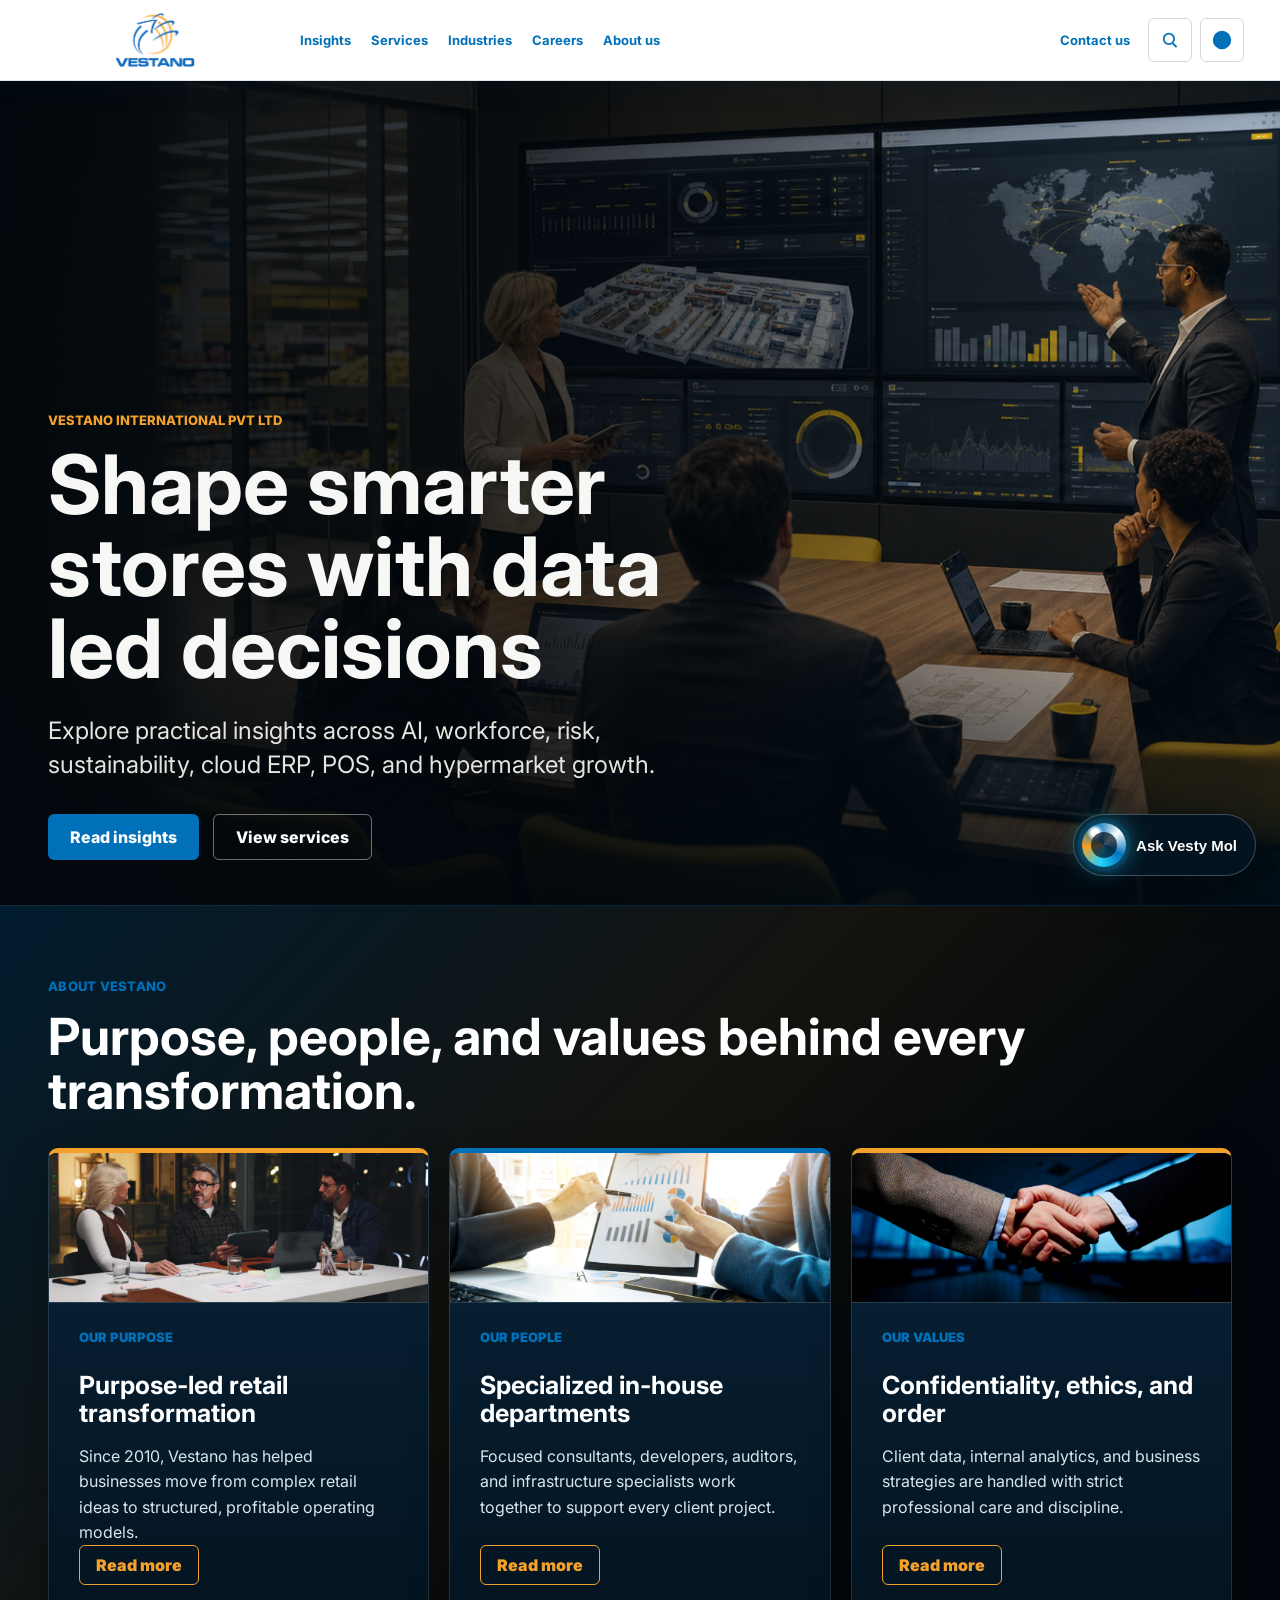
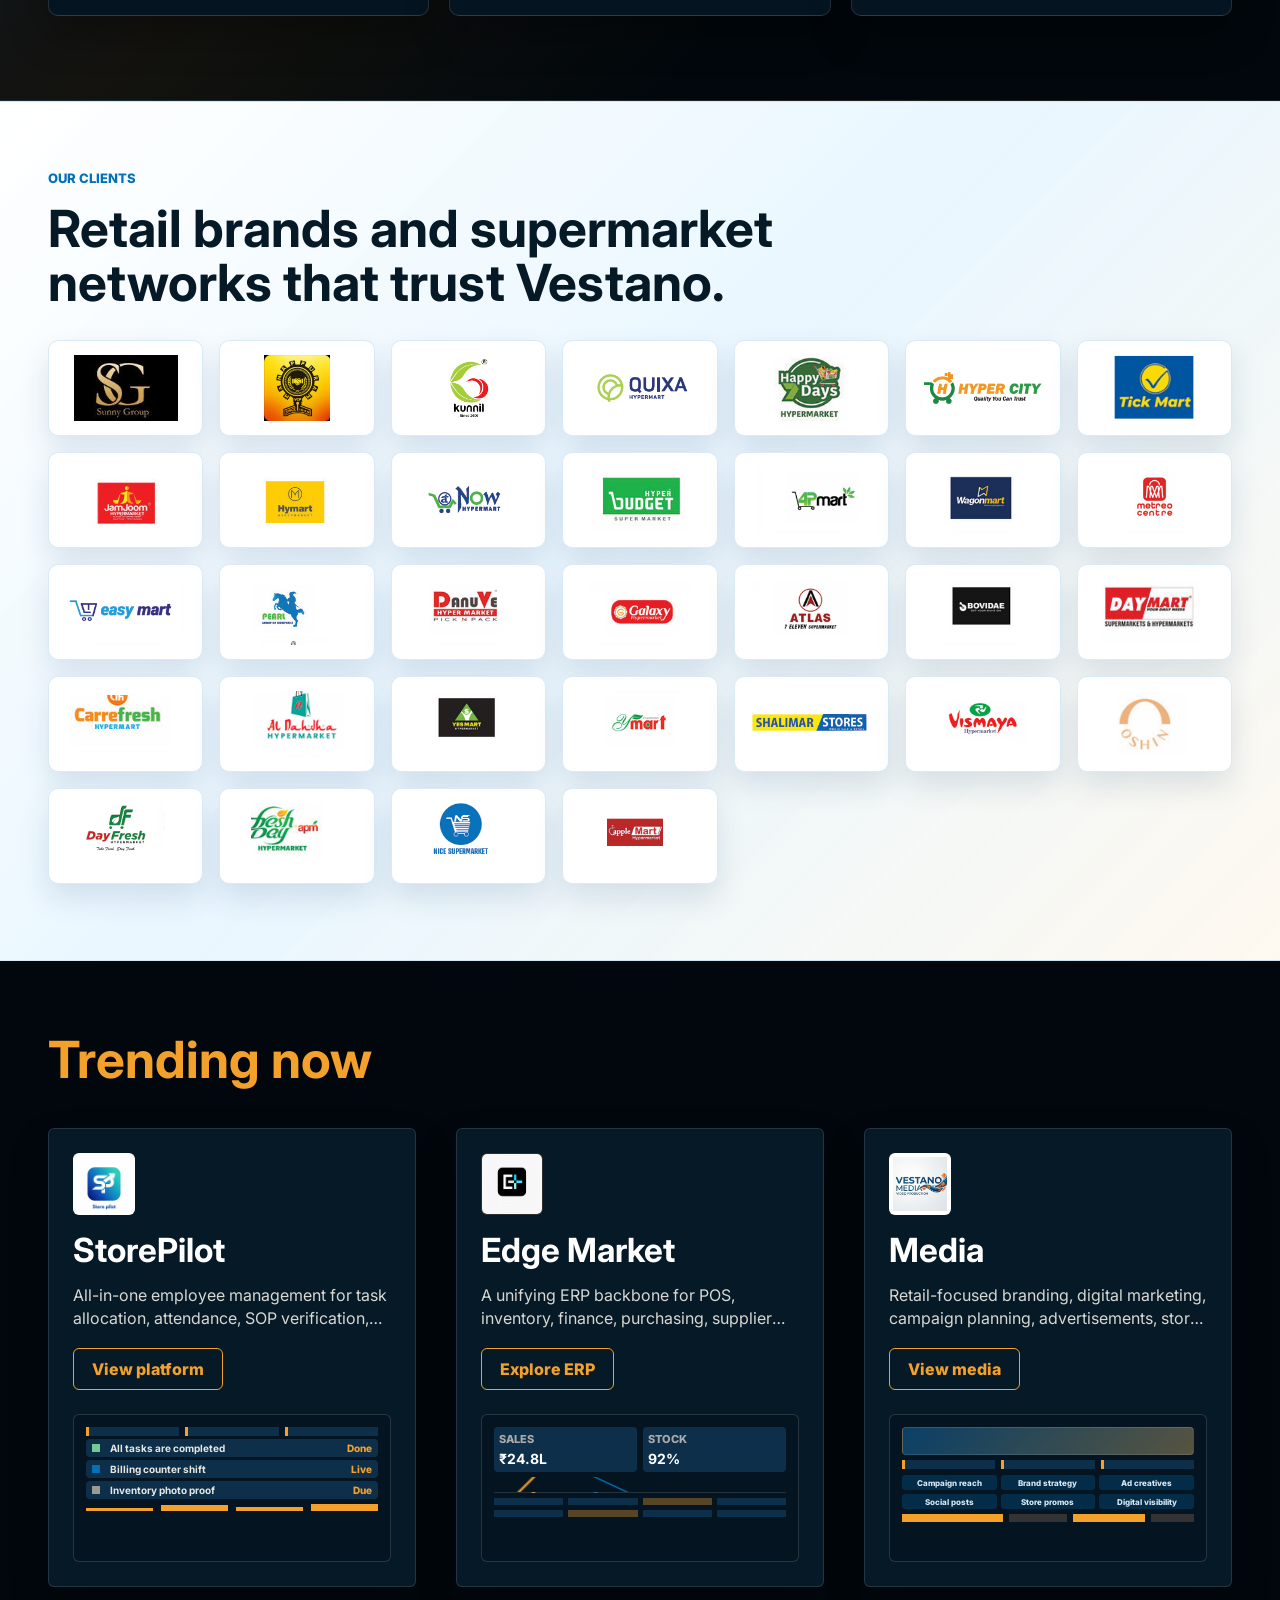
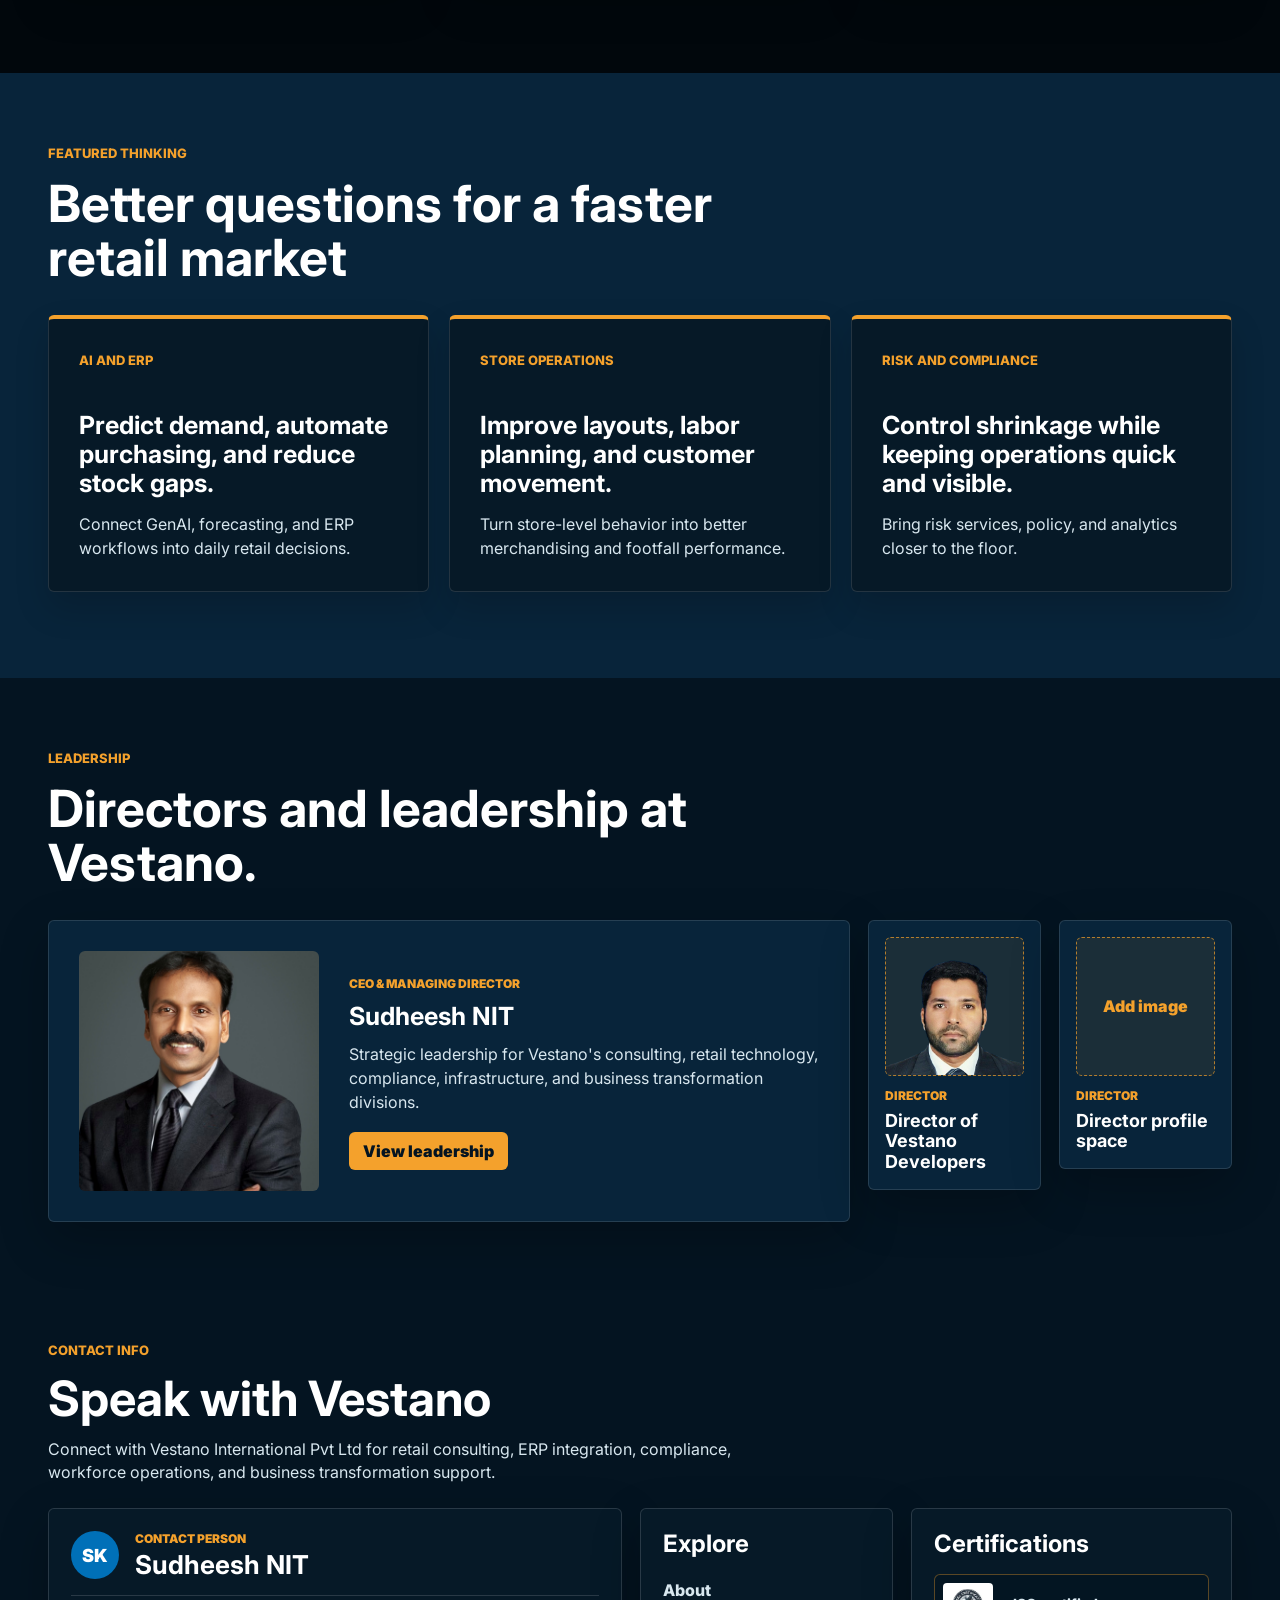
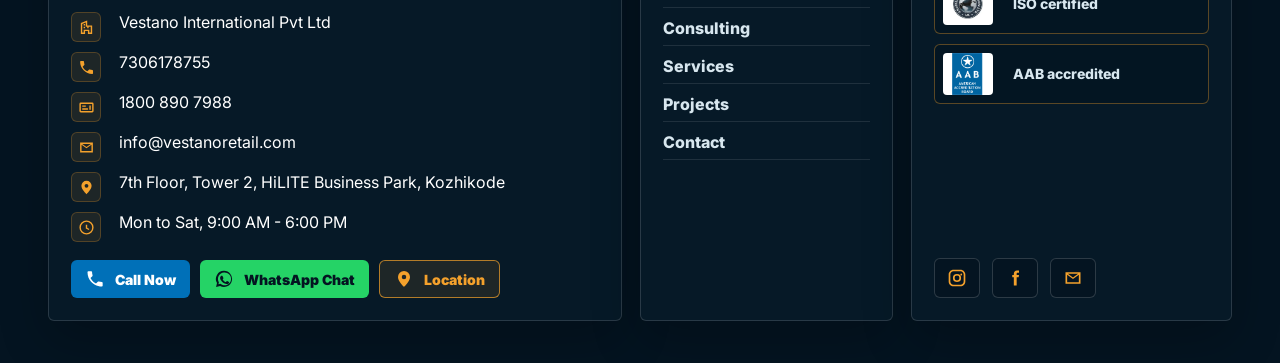
==== index.html @ 0d821a33 "Add files via upload" ====
<!DOCTYPE html>
<html lang="en">
  <head>
    <meta charset="UTF-8" />
    <meta name="viewport" content="width=device-width, initial-scale=1.0" />
    <title>Vestano International Pvt Ltd | Retail Consulting, ERP &amp; Store Operations</title>
    <!-- SEO metadata start -->
    <meta name="description" content="Vestano International Pvt Ltd provides retail consulting, Edge Market ERP, StorePilot workforce tools, compliance, auditing, and supermarket transformation services." />
    <meta name="robots" content="index, follow" />
    <meta name="author" content="Vestano International Pvt Ltd" />
    <link rel="canonical" href="https://www.vestanoretail.com/" />
    <meta property="og:site_name" content="Vestano International Pvt Ltd" />
    <meta property="og:title" content="Vestano International Pvt Ltd | Retail Consulting, ERP &amp; Store Operations" />
    <meta property="og:description" content="Vestano International Pvt Ltd provides retail consulting, Edge Market ERP, StorePilot workforce tools, compliance, auditing, and supermarket transformation services." />
    <meta property="og:type" content="website" />
    <meta property="og:url" content="https://www.vestanoretail.com/" />
    <meta property="og:image" content="https://www.vestanoretail.com/assets/images/vestano-logo.png" />
    <meta name="twitter:card" content="summary_large_image" />
    <meta name="twitter:title" content="Vestano International Pvt Ltd | Retail Consulting, ERP &amp; Store Operations" />
    <meta name="twitter:description" content="Vestano International Pvt Ltd provides retail consulting, Edge Market ERP, StorePilot workforce tools, compliance, auditing, and supermarket transformation services." />
    <meta name="twitter:image" content="https://www.vestanoretail.com/assets/images/vestano-logo.png" />
    <!-- SEO metadata end -->
    <link rel="preconnect" href="https://fonts.googleapis.com" />
    <link rel="preconnect" href="https://fonts.gstatic.com" crossorigin />
    <link
      href="https://fonts.googleapis.com/css2?family=Inter:wght@400;500;600;700;800&display=swap"
      rel="stylesheet"
    />
    <script type="application/ld+json">
      {
        "@context": "https://schema.org",
        "@type": "Organization",
        "name": "Vestano International Pvt Ltd",
        "url": "https://www.vestanoretail.com/",
        "logo": "https://www.vestanoretail.com/assets/images/vestano-logo.png",
        "email": "info@vestanoretail.com",
        "telephone": "+91 7306178755",
        "address": {
          "@type": "PostalAddress",
          "streetAddress": "7th Floor, Tower 2, HiLITE Business Park",
          "addressLocality": "Kozhikode",
          "addressRegion": "Kerala",
          "addressCountry": "IN"
        },
        "sameAs": [
          "https://www.instagram.com/vestanoretail_solutions?igsh=MWxlMm84bGVxMzhzcg==",
          "https://www.facebook.com/profile.php?id=61552550284085"
        ]
      }
    </script>
    <link rel="stylesheet" href="styles.css" />
  </head>
  <body>
    <header class="site-header">
      <div class="ey-strip"></div>
      <nav class="navbar" aria-label="Main navigation">
        <a class="brand" href="#" aria-label="Home">
          <img src="assets/images/vestano-logo.png" alt="Vestano International Pvt Ltd" />
        </a>

        <button class="menu-toggle" type="button" aria-label="Open menu" aria-expanded="false" aria-controls="primary-nav">
          <span></span>
          <span></span>
          <span></span>
        </button>

        <div class="nav-shell" id="primary-nav">
          <ul class="nav-links">
            <li class="has-mega">
              <button class="nav-button" type="button" aria-expanded="false" data-mega-target="insights-menu">
                Insights
              </button>
            </li>
            <li class="has-mega">
              <button class="nav-button" type="button" aria-expanded="false" data-mega-target="services-menu">
                Services
              </button>
            </li>
            <li class="has-mega">
              <button class="nav-button" type="button" aria-expanded="false" data-mega-target="industries-menu">
                Industries
              </button>
            </li>
            <li class="has-mega">
              <button class="nav-button" type="button" aria-expanded="false" data-mega-target="careers-menu">
                Careers
              </button>
            </li>
            <li class="has-mega">
              <button class="nav-button" type="button" aria-expanded="false" data-mega-target="about-menu">
                About us
              </button>
            </li>
          </ul>

          <div class="nav-actions">
            <a href="#contact">Contact us</a>
            <div class="site-search">
              <button class="icon-button search-toggle" type="button" aria-label="Search" aria-expanded="false" aria-controls="site-search-panel">
                <svg viewBox="0 0 24 24" aria-hidden="true">
                  <path d="M10.8 4.2a6.6 6.6 0 1 1 0 13.2 6.6 6.6 0 0 1 0-13.2Zm0 1.9a4.7 4.7 0 1 0 0 9.4 4.7 4.7 0 0 0 0-9.4Zm5.2 9 4 4-1.4 1.4-4-4 1.4-1.4Z" />
                </svg>
              </button>
              <div class="search-panel" id="site-search-panel">
                <label class="visually-hidden" for="site-search-input">Search Vestano</label>
                <input id="site-search-input" type="search" placeholder="Search services, insights, industries..." autocomplete="off" />
                <div class="search-results" role="listbox" aria-label="Search results"></div>
              </div>
            </div>
            <button class="icon-button" type="button" aria-label="Choose region">
              <svg viewBox="0 0 24 24" aria-hidden="true">
                <path d="M12 2a10 10 0 1 1 0 20 10 10 0 0 1 0-20Zm6.9 9h-3.2a15.8 15.8 0 0 0-1.1-5.1A8 8 0 0 1 18.9 11ZM12 4.1c.8 1.1 1.6 3.5 1.8 6.9h-3.6c.2-3.4 1-5.8 1.8-6.9ZM4.1 13h3.2c.2 2 .6 3.8 1.1 5.1A8 8 0 0 1 4.1 13Zm3.2-2H4.1a8 8 0 0 1 4.3-5.1A15.8 15.8 0 0 0 7.3 11ZM12 19.9c-.8-1.1-1.6-3.5-1.8-6.9h3.6c-.2 3.4-1 5.8-1.8 6.9Zm2.6-1.8c.5-1.3.9-3.1 1.1-5.1h3.2a8 8 0 0 1-4.3 5.1Z" />
              </svg>
            </button>
          </div>
        </div>
      </nav>

      <section class="mega-menu" id="insights-menu" aria-label="Insights menu">
        <div class="mega-grid">
          <div class="mega-intro">
            <p class="ey-kicker">Insights</p>
            <h2>Asking the better questions that unlock new answers to the fast-evolving retail world.</h2>
            <a class="explore-button" href="#insights-details">Explore</a>
          </div>

          <div class="mega-topics">
            <a href="insights/genai-erp.html">
              <span>AI and automation</span>
              GenAI, predictive analytics, and automated ERP trends
            </a>
            <a href="insights/retail-internships.html">
              <span>People and workforce</span>
              Retail management internships and training insights
            </a>
            <a href="insights/risk-compliance.html">
              <span>Risk and compliance</span>
              Risk services, compliance, and shrinkage control
            </a>
            <a href="insights/sustainable-retail.html">
              <span>Sustainability</span>
              Sustainable retail operations and supply chain efficiency
            </a>
            <a href="insights/cloud-pos.html">
              <span>Technology consulting</span>
              Technology consulting services: Cloud ERP and POS solutions
            </a>
            <a href="insights/transformation-realized.html">
              <span>Business transformation</span>
              Transformation Realized series: Managing Director-led business scaling
            </a>
          </div>

          <div class="mega-highlights">
            <p class="ey-kicker">Highlights</p>
            <article>
              <span>Case Study</span>
              <a href="#">How optimized store layout design impacts hypermarket footfall</a>
              <p>24 Apr 2026 | Vestano Retail Insights</p>
            </article>
            <article>
              <span>Article</span>
              <a href="#">How supermarkets are unlocking inventory efficiency through Edge Market ERP</a>
              <p>23 Apr 2026 | Tech Team</p>
            </article>
          </div>
        </div>
      </section>

      <section class="mega-menu" id="services-menu" aria-label="Services menu">
        <div class="mega-grid">
          <div class="mega-intro">
            <p class="ey-kicker">Services</p>
            <h2>Practical consulting, technology, compliance, and workforce solutions for modern retail operations.</h2>
            <a class="explore-button" href="#">Explore</a>
          </div>

          <div class="mega-topics service-topics">
            <a href="services/retail-supermarket-consulting.html">
              <span>Consulting</span>
              360° Retail &amp; Supermarket Consulting
            </a>
            <a href="services/edge-market-erp.html">
              <span>ERP integration</span>
              IT Solutions &amp; Edge Market ERP Integration
            </a>
            <a href="services/storepilot-workforce.html">
              <span>Workforce operations</span>
              StorePilot: Workforce Operations &amp; Task Management
            </a>
            <a href="services/auditing-tax-compliance.html">
              <span>Audit and compliance</span>
              Automated Auditing, Tax, &amp; Compliance Solutions
            </a>
            <a href="services/mis-analytics.html">
              <span>Analytics</span>
              MIS &amp; Business Diagnostic Analytics
            </a>
            <a href="services/supply-chain-vendor-management.html">
              <span>Supply chain</span>
              Supply Chain Sourcing &amp; Vendor Management
            </a>
            <a href="services/hr-compliance-training.html">
              <span>Training</span>
              HR Compliance &amp; Management Training Programs
            </a>
          </div>

          <div class="mega-highlights">
            <p class="ey-kicker">Spotlight</p>
            <article>
              <span>StorePilot</span>
              <a href="#">StorePilot - All-in-One Employee Management App</a>
            </article>
            <article>
              <span>Edge Market</span>
              <a href="#">Edge Market - A unifying ERP platform</a>
            </article>
            <article>
              <span>Transformation</span>
              <a href="#">Retail Technical Transformation</a>
            </article>
          </div>
        </div>
      </section>

      <section class="mega-menu" id="industries-menu" aria-label="Industries menu">
        <div class="mega-grid">
          <div class="mega-intro">
            <p class="ey-kicker">Industries</p>
            <h2>Focused operational, technology, compliance, and growth support across retail and enterprise sectors.</h2>
            <a class="explore-button" href="#">Explore</a>
          </div>

          <div class="mega-topics industry-topics">
            <a href="industries/hypermarkets-supermarkets-grocery.html">
              <span>Retail</span>
              Hypermarkets, Supermarkets &amp; Grocery Retail
            </a>
            <a href="industries/fmcg-consumer-goods.html">
              <span>Distribution</span>
              FMCG &amp; Consumer Goods Distribution
            </a>
            <a href="industries/consumer-electronics-appliances.html">
              <span>Consumer retail</span>
              Consumer Electronics &amp; Appliance Outlets
            </a>
            <a href="industries/engineering-real-estate-infrastructure.html">
              <span>Infrastructure</span>
              Engineering, Real Estate &amp; Infrastructure Construction
            </a>
            <a href="industries/import-export-operations.html">
              <span>International trade</span>
              International Trade: Import &amp; Export Operations
            </a>
            <a href="industries/technology-software-saas.html">
              <span>Technology</span>
              Technology, Software &amp; Enterprise SaaS Providers
            </a>
            <a href="industries/auditing-risk-compliance.html">
              <span>Assurance</span>
              Corporate Auditing, Risk Management &amp; Compliance
            </a>
          </div>

          <div class="mega-highlights">
            <p class="ey-kicker">Spotlight</p>
            <article>
              <span>Retail networks</span>
              <a href="#">Scaling supermarket and grocery operations</a>
            </article>
            <article>
              <span>Trade operations</span>
              <a href="#">Import, export, and vendor compliance readiness</a>
            </article>
            <article>
              <span>Enterprise systems</span>
              <a href="#">SaaS, ERP, and audit-ready business platforms</a>
            </article>
          </div>
        </div>
      </section>

      <section class="mega-menu" id="careers-menu" aria-label="Careers menu">
        <div class="mega-grid">
          <div class="mega-intro">
            <p class="ey-kicker">Careers</p>
            <h2>Build retail, technology, consulting, and operations careers with Vestano.</h2>
            <a class="explore-button" href="careers/how-to-join.html">Join us</a>
          </div>

          <div class="mega-topics career-topics">
            <a href="careers/internship-programs.html">
              <span>Internship programs</span>
              About Vestano Internship programs
            </a>
            <a href="careers/how-to-join.html">
              <span>Careers and opportunities</span>
              How to join us - Careers and opportunities
            </a>
            <a href="careers/job-search.html">
              <span>Open roles</span>
              Job search
            </a>
            <a href="careers/life-at-vestano.html">
              <span>Life at Vestano</span>
              What it's like to work here
            </a>
            <a href="careers/career-paths.html">
              <span>Career paths</span>
              What you can do here
            </a>
          </div>

          <div class="mega-highlights">
            <p class="ey-kicker">Opportunities</p>
            <article>
              <span>Internships</span>
              <a href="careers/internship-programs.html">Retail management, ERP, auditing, and operations training</a>
            </article>
            <article>
              <span>Growth</span>
              <a href="careers/life-at-vestano.html">Work with live retail transformation and business scaling projects</a>
            </article>
          </div>
        </div>
      </section>

      <section class="mega-menu" id="about-menu" aria-label="About us menu">
        <div class="mega-grid">
          <div class="mega-intro">
            <p class="ey-kicker">About us</p>
            <h2>At Vestano, our purpose is building a more efficient and profitable business world.</h2>
            <p>The insights and technology solutions we provide help create long-term value for retail chains, developers, and corporate ecosystems, establishing absolute trust in the regional and global market.</p>
            <a class="explore-button" href="#about-details">Explore</a>
          </div>

          <div class="mega-topics about-topics">
            <a href="#about-details"><span>Alliances</span>The Vestano partner ecosystem</a>
            <a href="#about-details"><span>Alumni</span>Alumni network and professional internship community</a>
            <a href="#contact"><span>Connect with us</span>Regional offices &amp; contact channels</a>
            <a href="#contact"><span>Our locations</span>Malappuram &amp; Kozhikode Corporate Hubs</a>
            <a href="#about-details"><span>Newsroom</span>Brand transformations &amp; press releases</a>
            <a href="leadership.html"><span>Leadership</span>Directors, founder, and executive profiles</a>
            <a href="#about-purpose"><span>Our purpose</span>Driven by unmatching expertise since 2010</a>
            <a href="#about-people"><span>Our people</span>A specialized department-driven collective</a>
            <a href="#about-values"><span>Our values</span>Confidentiality, ethics, and operational order</a>
          </div>

          <div class="mega-highlights">
            <p class="ey-kicker">Top news</p>
            <article>
              <span>Press release</span>
              <a href="#">Vestano International expands Modern Trade consultancy footprints across GCC regions</a>
              <p>22 May 2026 | Corporate Desk</p>
            </article>
            <article>
              <span>Press release</span>
              <a href="#">Edge Market ERP and StorePilot achieve ISO-backed performance standard milestones in retail tech compliance</a>
              <p>15 May 2026 | Vestano Tech Insights</p>
            </article>
          </div>
        </div>
      </section>
    </header>

    <main>
      <section class="hero">
        <div class="hero-media" aria-hidden="true"></div>
        <div class="hero-content">
          <p class="ey-kicker">Vestano International Pvt Ltd</p>
          <h1>Shape smarter stores with data led decisions</h1>
          <p>
            Explore practical insights across AI, workforce, risk, sustainability, cloud ERP, POS,
            and hypermarket growth.
          </p>
          <div class="hero-actions">
            <a class="primary-button" href="insights/genai-erp.html">Read insights</a>
            <a class="secondary-button" href="#">View services</a>
          </div>
        </div>
      </section>

      <section class="about-details" id="about-details">
        <div class="section-heading">
          <p class="ey-kicker">About Vestano</p>
          <h2>Purpose, people, and values behind every transformation.</h2>
        </div>
        <div class="about-grid">
          <article id="about-purpose">
            <a class="about-card-link" href="about/purpose.html" aria-label="Read more about Vestano purpose">
              <img class="about-purpose-image" src="assets/images/purpose-led-retail.jpg" alt="Business leaders discussing purpose-led retail transformation" />
            </a>
            <span>Our purpose</span>
            <h3>Purpose-led retail transformation</h3>
            <p>
              Since 2010, Vestano has helped businesses move from complex retail ideas to structured,
              profitable operating models.
            </p>
            <a class="read-more-link" href="about/purpose.html">Read more</a>
          </article>
          <article id="about-people">
            <a class="about-card-link" href="about/people.html" aria-label="Read more about Vestano people">
              <img class="about-people-image" src="assets/images/business-analytics-meeting.jpg" alt="Vestano in-house departments reviewing business analytics" />
            </a>
            <span>Our people</span>
            <h3>Specialized in-house departments</h3>
            <p>
              Focused consultants, developers, auditors, and infrastructure specialists work together
              to support every client project.
            </p>
            <a class="read-more-link" href="about/people.html">Read more</a>
          </article>
          <article id="about-values">
            <a class="about-card-link" href="about/values.html" aria-label="Read more about Vestano values">
              <img class="about-values-image" src="assets/images/trust-handshake.jpg" alt="Professional handshake representing confidentiality, ethics, and operational order" />
            </a>
            <span>Our values</span>
            <h3>Confidentiality, ethics, and order</h3>
            <p>
              Client data, internal analytics, and business strategies are handled with strict
              professional care and discipline.
            </p>
            <a class="read-more-link" href="about/values.html">Read more</a>
          </article>
        </div>
      </section>

      <section class="clients-band" id="clients">
        <div class="section-heading">
          <p class="ey-kicker">Our clients</p>
          <h2>Retail brands and supermarket networks that trust Vestano.</h2>
        </div>
        <div class="clients-grid" aria-label="Vestano client logos">
          <div class="client-logo"><img src="assets/images/clients/sunny-group-crop.png" alt="Sunny Group" /></div>
          <div class="client-logo"><img src="assets/images/clients/manapuram.jpg" alt="Manapuram" /></div>
          <div class="client-logo"><img src="assets/images/clients/kunnil.png" alt="Kunnil" /></div>
          <div class="client-logo"><img src="assets/images/clients/quixa.png" alt="Quixa Hypermart" /></div>
          <div class="client-logo"><img src="assets/images/clients/happy-days.png" alt="Happy Days Hypermarket" /></div>
          <div class="client-logo"><img src="assets/images/clients/hyper-city.png" alt="Hyper City" /></div>
          <div class="client-logo"><img src="assets/images/clients/tick-mart.png" alt="Tick Mart" /></div>
          <div class="client-logo"><img src="assets/images/clients/jamjoom.png" alt="Jamjoom Hypermarket" /></div>
          <div class="client-logo"><img src="assets/images/clients/hymart.png" alt="Hymart Hypermarket" /></div>
          <div class="client-logo"><img src="assets/images/clients/atnow.png" alt="At Now Hypermart" /></div>
          <div class="client-logo"><img src="assets/images/clients/budget.png" alt="Budget Super Market" /></div>
          <div class="client-logo"><img src="assets/images/clients/4pmart.png" alt="4P Mart" /></div>
          <div class="client-logo"><img src="assets/images/clients/wagonmart.png" alt="Wagonmart" /></div>
          <div class="client-logo"><img src="assets/images/clients/metreo-centre.png" alt="Metreo Centre" /></div>
          <div class="client-logo"><img src="assets/images/clients/easy-mart.png" alt="Easy Mart" /></div>
          <div class="client-logo"><img src="assets/images/clients/pearl.png" alt="Pearl Group of Companies" /></div>
          <div class="client-logo"><img src="assets/images/clients/danuve.png" alt="Danuve Hyper Market" /></div>
          <div class="client-logo"><img src="assets/images/clients/galaxy.png" alt="Galaxy Hypermarket" /></div>
          <div class="client-logo"><img src="assets/images/clients/atlas.png" alt="Atlas 7 Eleven Supermarket" /></div>
          <div class="client-logo"><img src="assets/images/clients/bovidae.png" alt="Bovidae" /></div>
          <div class="client-logo"><img src="assets/images/clients/daymart.png" alt="Daymart Supermarkets and Hypermarkets" /></div>
          <div class="client-logo"><img src="assets/images/clients/carrefresh.png" alt="Carrefresh Hypermart" /></div>
          <div class="client-logo"><img src="assets/images/clients/al-dahbia.png" alt="Al Dahbia Hypermarket" /></div>
          <div class="client-logo"><img src="assets/images/clients/yesmart.png" alt="Yesmart Hypermarket" /></div>
          <div class="client-logo"><img src="assets/images/clients/thuduvil-3mart.png" alt="Thuduvil 3 Mart" /></div>
          <div class="client-logo"><img src="assets/images/clients/shalimar-stores.png" alt="Shalimar Stores" /></div>
          <div class="client-logo"><img src="assets/images/clients/vismaya.png" alt="Vismaya Hypermarket" /></div>
          <div class="client-logo"><img src="assets/images/clients/oshira.png" alt="Oshira" /></div>
          <div class="client-logo"><img src="assets/images/clients/dayfresh.png" alt="Dayfresh Hypermarket" /></div>
          <div class="client-logo"><img src="assets/images/clients/fresh-day.png" alt="Fresh Day Hypermarket" /></div>
          <div class="client-logo"><img src="assets/images/clients/nice-supermarket.png" alt="Nice Supermarket" /></div>
          <div class="client-logo"><img src="assets/images/clients/apple-mart.png" alt="Apple Mart Hypermarket" /></div>
        </div>
      </section>

      <section class="trending-band" id="trending-now">
        <div class="section-heading">
          <h2>Trending now</h2>
        </div>

        <div class="trending-grid">
          <article class="trend-card">
            <div class="trend-copy">
              <div class="trend-logo storepilot-logo">
                <img src="assets/images/storepilot-logo.jpeg" alt="StorePilot logo" />
              </div>
              <h3>StorePilot</h3>
              <p>
                All-in-one employee management for task allocation, attendance, SOP verification,
                floor execution, and live manager visibility.
              </p>
              <a href="services/storepilot-workforce.html">View platform</a>
            </div>
            <div class="dashboard-preview workforce-dashboard" aria-label="StorePilot dashboard preview">
              <div class="dash-top">
                <span></span>
                <span></span>
                <span></span>
              </div>
              <div class="task-row complete"><span></span><strong>All tasks are completed</strong><em>Done</em></div>
              <div class="task-row active"><span></span><strong>Billing counter shift</strong><em>Live</em></div>
              <div class="task-row"><span></span><strong>Inventory photo proof</strong><em>Due</em></div>
              <div class="mini-bars">
                <span style="height: 44%"></span>
                <span style="height: 76%"></span>
                <span style="height: 58%"></span>
                <span style="height: 88%"></span>
              </div>
            </div>
          </article>

          <article class="trend-card">
            <div class="trend-copy">
              <div class="trend-logo edge-logo">
                <img src="assets/images/edge-market-logo.png" alt="Edge Market logo" />
              </div>
              <h3>Edge Market</h3>
              <p>
                A unifying ERP backbone for POS, inventory, finance, purchasing, supplier control,
                and multi-branch retail reporting.
              </p>
              <a href="services/edge-market-erp.html">Explore ERP</a>
            </div>
            <div class="dashboard-preview erp-dashboard" aria-label="Edge Market dashboard preview">
              <div class="metric-row">
                <div><span>Sales</span><strong>₹24.8L</strong></div>
                <div><span>Stock</span><strong>92%</strong></div>
              </div>
              <div class="chart-line"></div>
              <div class="inventory-grid">
                <span></span><span></span><span></span><span></span>
                <span></span><span></span><span></span><span></span>
              </div>
            </div>
          </article>

          <article class="trend-card">
            <div class="trend-copy">
              <div class="trend-logo media-logo">
                <img src="assets/images/vestano-media-logo.jpeg" alt="Vestano Media logo" />
              </div>
              <h3>Media</h3>
              <p>
                Retail-focused branding, digital marketing, campaign planning, advertisements,
                store promotions, local visibility, and performance communication.
              </p>
              <a href="#">View media</a>
            </div>
            <div class="dashboard-preview media-dashboard" aria-label="Media dashboard preview">
              <div class="media-frame"></div>
              <div class="media-stats">
                <span></span>
                <span></span>
                <span></span>
              </div>
              <div class="media-items">
                <span>Campaign reach</span>
                <span>Brand strategy</span>
                <span>Ad creatives</span>
                <span>Social posts</span>
                <span>Store promos</span>
                <span>Digital visibility</span>
              </div>
              <div class="timeline">
                <i></i><i></i><i></i><i></i>
              </div>
            </div>
          </article>
        </div>
      </section>

      <section class="content-band">
        <div class="section-heading">
          <p class="ey-kicker">Featured thinking</p>
          <h2>Better questions for a faster retail market</h2>
        </div>
        <div class="cards">
          <article class="insight-card">
            <span>AI and ERP</span>
            <h3>Predict demand, automate purchasing, and reduce stock gaps.</h3>
            <p>Connect GenAI, forecasting, and ERP workflows into daily retail decisions.</p>
          </article>
          <article class="insight-card">
            <span>Store operations</span>
            <h3>Improve layouts, labor planning, and customer movement.</h3>
            <p>Turn store-level behavior into better merchandising and footfall performance.</p>
          </article>
          <article class="insight-card">
            <span>Risk and compliance</span>
            <h3>Control shrinkage while keeping operations quick and visible.</h3>
            <p>Bring risk services, policy, and analytics closer to the floor.</p>
          </article>
        </div>
      </section>

      <section class="home-leadership" id="leadership">
        <div class="section-heading">
          <p class="ey-kicker">Leadership</p>
          <h2>Directors and leadership at Vestano.</h2>
        </div>
        <div class="home-leadership-grid">
          <article class="home-leader-card">
            <img src="assets/images/sudheesh-nit-smooth.jpg" alt="Sudheesh NIT, CEO and Managing Director of Vestano International Pvt Ltd" />
            <div>
              <span>CEO &amp; Managing Director</span>
              <h3>Sudheesh NIT</h3>
              <p>
                Strategic leadership for Vestano's consulting, retail technology, compliance,
                infrastructure, and business transformation divisions.
              </p>
              <a href="leadership.html">View leadership</a>
            </div>
          </article>
          <article class="home-director-space">
            <div class="mini-photo-space">
              <img src="assets/images/sandeep-director.png" alt="Director of Vestano Developers" />
            </div>
            <span>Director</span>
            <h3>Director of Vestano Developers</h3>
          </article>
          <article class="home-director-space">
            <div class="mini-photo-space">Add image</div>
            <span>Director</span>
            <h3>Director profile space</h3>
          </article>
        </div>
      </section>

      <section class="contact-band" id="contact">
        <div class="contact-wrap">
          <div class="contact-intro">
            <p class="ey-kicker">Contact info</p>
            <h2>Speak with Vestano</h2>
            <p>
              Connect with Vestano International Pvt Ltd for retail consulting, ERP integration,
              compliance, workforce operations, and business transformation support.
            </p>
          </div>

          <div class="contact-grid">
            <div class="contact-card contact-primary-card">
              <div class="contact-person">
                <span class="contact-avatar" aria-hidden="true">SK</span>
                <div>
                  <p>Contact person</p>
                  <h3>Sudheesh NIT</h3>
                </div>
              </div>

              <dl class="contact-details">
                <div>
                  <dt aria-label="Company">
                    <svg aria-hidden="true" viewBox="0 0 24 24"><path d="M4 21V5.5L13 2v7h7v12h-6v-4h-4v4H4Zm2-2h2v-4h8v4h2v-8h-7V5L6 6.9V19Zm2-8h2v2H8v-2Zm0-4h2v2H8V7Zm5 8h2v2h-2v-2Zm0-4h2v2h-2v-2Z" /></svg>
                  </dt>
                  <dd>Vestano International Pvt Ltd</dd>
                </div>
                <div>
                  <dt aria-label="Phone">
                    <svg aria-hidden="true" viewBox="0 0 24 24"><path d="M6.6 10.8c1.6 3.1 3.5 5 6.6 6.6l2.2-2.2c.3-.3.7-.4 1.1-.3 1.2.4 2.4.6 3.7.6.6 0 1 .4 1 1V20c0 .6-.4 1-1 1C10.7 21 3 13.3 3 3.8c0-.6.4-1 1-1h3.5c.6 0 1 .4 1 1 0 1.3.2 2.5.6 3.7.1.4 0 .8-.3 1.1l-2.2 2.2z" /></svg>
                  </dt>
                  <dd><a href="tel:+917306178755">7306178755</a></dd>
                </div>
                <div>
                  <dt aria-label="Toll free">
                    <svg aria-hidden="true" viewBox="0 0 24 24"><path d="M4 5h16a2 2 0 0 1 2 2v10a2 2 0 0 1-2 2H4a2 2 0 0 1-2-2V7a2 2 0 0 1 2-2Zm0 2v10h16V7H4Zm2 2h5v2H6V9Zm0 4h8v2H6v-2Zm10-4h2v6h-2V9Z" /></svg>
                  </dt>
                  <dd><a href="tel:18008907988">1800 890 7988</a></dd>
                </div>
                <div>
                  <dt aria-label="Email">
                    <svg aria-hidden="true" viewBox="0 0 24 24"><path d="M3 5h18v14H3V5Zm2 3.1V17h14V8.1l-7 5-7-5ZM5.9 7l6.1 4.4L18.1 7H5.9Z" /></svg>
                  </dt>
                  <dd><a href="mailto:info@vestanoretail.com">info@vestanoretail.com</a></dd>
                </div>
                <div>
                  <dt aria-label="Address">
                    <svg aria-hidden="true" viewBox="0 0 24 24"><path d="M12 2.5a7.2 7.2 0 0 0-7.2 7.2c0 5.4 7.2 11.8 7.2 11.8s7.2-6.4 7.2-11.8A7.2 7.2 0 0 0 12 2.5Zm0 9.8a2.7 2.7 0 1 1 0-5.4 2.7 2.7 0 0 1 0 5.4Z" /></svg>
                  </dt>
                  <dd>
                    <a href="https://www.google.com/maps/search/?api=1&query=7th%20Floor%20Tower%202%20HiLITE%20Business%20Park%20Kozhikode" target="_blank" rel="noopener">
                      7th Floor, Tower 2, HiLITE Business Park, Kozhikode
                    </a>
                  </dd>
                </div>
                <div>
                  <dt aria-label="Working hours">
                    <svg aria-hidden="true" viewBox="0 0 24 24"><path d="M12 2a10 10 0 1 1 0 20 10 10 0 0 1 0-20Zm0 2a8 8 0 1 0 0 16 8 8 0 0 0 0-16Zm1 4v4.2l3.1 1.8-1 1.7-4.1-2.4V8h2Z" /></svg>
                  </dt>
                  <dd>Mon to Sat, 9:00 AM - 6:00 PM</dd>
                </div>
              </dl>

              <div class="contact-actions">
                <a class="call-button" href="tel:+917306178755">
                  <svg aria-hidden="true" viewBox="0 0 24 24">
                    <path d="M6.6 10.8c1.6 3.1 3.5 5 6.6 6.6l2.2-2.2c.3-.3.7-.4 1.1-.3 1.2.4 2.4.6 3.7.6.6 0 1 .4 1 1V20c0 .6-.4 1-1 1C10.7 21 3 13.3 3 3.8c0-.6.4-1 1-1h3.5c.6 0 1 .4 1 1 0 1.3.2 2.5.6 3.7.1.4 0 .8-.3 1.1l-2.2 2.2z" />
                  </svg>
                  Call Now
                </a>
                <a class="whatsapp-button" href="https://wa.me/917306178755" target="_blank" rel="noopener">
                  <svg aria-hidden="true" viewBox="0 0 24 24">
                    <path d="M12 2.2A9.7 9.7 0 0 0 3.6 16.8L2.5 21.5l4.8-1.1A9.7 9.7 0 1 0 12 2.2zm0 2A7.7 7.7 0 1 1 8.1 18l-.3-.2-2.5.6.6-2.4-.2-.4A7.7 7.7 0 0 1 12 4.2zm-3.1 4c-.2 0-.5.1-.7.4-.3.3-.9.9-.9 2.2s.9 2.5 1.1 2.7c.1.2 1.8 2.9 4.5 3.9 2.2.9 2.7.7 3.2.7.5-.1 1.6-.7 1.8-1.3.2-.6.2-1.2.1-1.3-.1-.1-.2-.2-.5-.3l-1.7-.8c-.2-.1-.4-.1-.6.2l-.8 1c-.1.2-.3.2-.5.1-.3-.1-1.1-.4-2-1.2-.7-.7-1.2-1.5-1.4-1.8-.1-.2 0-.4.1-.5l.4-.5c.1-.2.2-.3.3-.5.1-.2.1-.3 0-.5L10.5 9c-.2-.5-.4-.8-.7-.8h-.9z" />
                  </svg>
                  WhatsApp Chat
                </a>
                <a class="location-button" href="https://www.google.com/maps/search/?api=1&query=7th%20Floor%20Tower%202%20HiLITE%20Business%20Park%20Kozhikode" target="_blank" rel="noopener">
                  <svg aria-hidden="true" viewBox="0 0 24 24">
                    <path d="M12 2.5a7.2 7.2 0 0 0-7.2 7.2c0 5.4 7.2 11.8 7.2 11.8s7.2-6.4 7.2-11.8A7.2 7.2 0 0 0 12 2.5zm0 9.8a2.7 2.7 0 1 1 0-5.4 2.7 2.7 0 0 1 0 5.4z" />
                  </svg>
                  Location
                </a>
              </div>
            </div>

            <div class="contact-card footer-links-card">
              <h3>Explore</h3>
              <nav class="footer-links" aria-label="Footer navigation">
                <a href="index.html">About</a>
                <a href="services/retail-supermarket-consulting.html">Consulting</a>
                <a href="index.html?menu=services">Services</a>
                <a href="index.html#trending-now">Projects</a>
                <a href="#contact">Contact</a>
              </nav>
            </div>

            <div class="contact-card footer-cert-card">
              <h3>Certifications</h3>
              <div class="certification-list">
                <span class="cert-image-badge">
                  <img src="assets/images/iso-certification.jpg" alt="ISO certification logo" />
                  <em>ISO certified</em>
                </span>
                <span class="cert-image-badge">
                  <img src="assets/images/aab-certification.png" alt="AAB American Accreditation Board logo" />
                  <em>AAB accredited</em>
                </span>
              </div>
              <div class="social-row" aria-label="Social media links">
                <a href="https://www.instagram.com/vestanoretail_solutions?igsh=MWxlMm84bGVxMzhzcg==" target="_blank" rel="noopener" aria-label="Instagram">
                  <svg aria-hidden="true" viewBox="0 0 24 24">
                    <path d="M7.8 2h8.4C19.4 2 22 4.6 22 7.8v8.4c0 3.2-2.6 5.8-5.8 5.8H7.8C4.6 22 2 19.4 2 16.2V7.8C2 4.6 4.6 2 7.8 2zm0 2C5.7 4 4 5.7 4 7.8v8.4C4 18.3 5.7 20 7.8 20h8.4c2.1 0 3.8-1.7 3.8-3.8V7.8C20 5.7 18.3 4 16.2 4H7.8zm4.2 3.1a4.9 4.9 0 1 1 0 9.8 4.9 4.9 0 0 1 0-9.8zm0 2a2.9 2.9 0 1 0 0 5.8 2.9 2.9 0 0 0 0-5.8zm5.1-2.4a1.1 1.1 0 1 1 0 2.2 1.1 1.1 0 0 1 0-2.2z" />
                  </svg>
                </a>
                <a href="https://www.facebook.com/profile.php?id=61552550284085" target="_blank" rel="noopener" aria-label="Facebook">
                  <svg aria-hidden="true" viewBox="0 0 24 24">
                    <path d="M14 8.3V6.7c0-.8.5-1 1.1-1h1.7V3h-2.4C12 3 10.6 4.5 10.6 6.9v1.4H8.7v2.9h1.9V21H14v-9.8h2.4l.4-2.9H14z" />
                  </svg>
                </a>
                <a href="mailto:info@vestanoretail.com" aria-label="Email">
                  <svg aria-hidden="true" viewBox="0 0 24 24">
                    <path d="M3 5h18v14H3V5Zm2 3.1V17h14V8.1l-7 5-7-5ZM5.9 7l6.1 4.4L18.1 7H5.9Z" />
                  </svg>
                </a>
              </div>
            </div>
          </div>
        </div>
      </section>
    </main>

    <script src="script.js"></script>
  </body>
</html>
---- styles.css ----
:root {
  --site-max: 1320px;
  --site-pad: 48px;
  --header-height: 76px;
  --black: #000000;
  --charcoal: #08243a;
  --panel: #0d2f4a;
  --text: #f7f7f5;
  --muted: #c8c8c2;
  --line: rgba(255, 255, 255, 0.16);
  --nav-blue: #0070b8;
  --yellow: #f4a12c;
  --blue: #0070b8;
  --green: #76c893;
  --red: #e66b2f;
  --radius: 6px;
  --soft-shadow: 0 18px 50px rgba(0, 0, 0, 0.24);
}

* {
  box-sizing: border-box;
}

body {
  margin: 0;
  background: var(--black);
  color: var(--text);
  font-family: Inter, Arial, sans-serif;
  letter-spacing: 0;
  scroll-behavior: smooth;
  scroll-padding-top: var(--header-height);
}

a {
  color: inherit;
  text-decoration: none;
}

.site-header {
  position: sticky;
  top: 0;
  z-index: 20;
  background: white;
  border-bottom: 1px solid rgba(6, 52, 95, 0.12);
  box-shadow: 0 8px 26px rgba(6, 52, 95, 0.08);
  transition: background 180ms ease, box-shadow 180ms ease, border-color 180ms ease;
}

.site-header.is-scrolled {
  background: rgba(255, 255, 255, 0.78);
  border-bottom-color: rgba(6, 52, 95, 0.2);
  box-shadow: 0 10px 28px rgba(6, 52, 95, 0.14);
  backdrop-filter: blur(14px);
}

.site-header.nav-open,
.site-header:has(.mega-menu.is-open) {
  background: white;
}

.ey-strip {
  display: none;
  height: 0;
  background: var(--yellow);
}

.navbar {
  display: flex;
  align-items: center;
  gap: 24px;
  min-height: var(--header-height);
  padding: 0 var(--site-pad);
}

.brand {
  display: inline-flex;
  align-items: center;
  justify-content: center;
  width: 336px;
  min-width: 336px;
  height: 80px;
}

.brand img {
  display: block;
  width: 320px;
  height: 80px;
  object-fit: contain;
  object-position: center;
  background: transparent;
  border-radius: var(--radius);
}

.nav-shell {
  display: flex;
  align-items: center;
  justify-content: space-between;
  flex: 1;
  gap: 24px;
}

.nav-links {
  display: flex;
  align-items: center;
  gap: 0;
  padding: 0;
  margin: 0;
  list-style: none;
}

.nav-links a,
.nav-button,
.nav-actions a {
  display: inline-flex;
  align-items: center;
  min-height: var(--header-height);
  padding: 0 14px;
  color: var(--nav-blue);
  background: transparent;
  border: 0;
  font: inherit;
  font-size: 14px;
  font-weight: 700;
  cursor: pointer;
}

@media (min-width: 1041px) and (max-width: 1320px) {
  .navbar {
    gap: 18px;
    padding: 0 36px;
  }

  .brand {
    width: 236px;
    min-width: 236px;
  }

  .brand img {
    width: 224px;
    height: 58px;
  }

  .nav-links a,
  .nav-button,
  .nav-actions a {
    padding: 0 10px;
    font-size: 13px;
  }
}

.nav-links a:hover,
.nav-button:hover,
.nav-button[aria-expanded="true"],
.nav-actions a:hover {
  background: #f2f6f9;
}

.nav-actions {
  display: flex;
  align-items: center;
  gap: 8px;
}

.icon-button {
  display: grid;
  place-items: center;
  width: 44px;
  height: 44px;
  border: 1px solid rgba(6, 52, 95, 0.18);
  border-radius: var(--radius);
  background: transparent;
  color: var(--nav-blue);
  cursor: pointer;
}

.icon-button:hover {
  border-color: var(--yellow);
}

.icon-button svg {
  width: 22px;
  height: 22px;
  fill: currentColor;
}

.visually-hidden {
  position: absolute;
  width: 1px;
  height: 1px;
  overflow: hidden;
  clip: rect(0 0 0 0);
  white-space: nowrap;
}

.site-search {
  position: relative;
}

.search-panel {
  position: absolute;
  top: calc(100% + 10px);
  right: 0;
  display: none;
  width: min(420px, calc(100vw - 32px));
  padding: 14px;
  background: white;
  border: 1px solid rgba(6, 52, 95, 0.16);
  border-radius: var(--radius);
  box-shadow: 0 18px 45px rgba(6, 52, 95, 0.18);
}

.site-search.is-open .search-panel {
  display: block;
}

.search-panel input {
  width: 100%;
  height: 44px;
  padding: 0 14px;
  border: 1px solid rgba(6, 52, 95, 0.2);
  border-radius: var(--radius);
  color: #041421;
  font: inherit;
  font-weight: 700;
  outline: 0;
}

.search-panel input:focus {
  border-color: var(--blue);
  box-shadow: 0 0 0 3px rgba(0, 112, 184, 0.14);
}

.search-results {
  display: grid;
  gap: 6px;
  max-height: 320px;
  margin-top: 10px;
  overflow-y: auto;
}

.search-results a,
.search-empty {
  display: block;
  padding: 10px 12px;
  border-radius: var(--radius);
}

.search-results a {
  color: #041421;
  border: 1px solid transparent;
}

.search-results a:hover,
.search-results a:focus {
  border-color: rgba(0, 112, 184, 0.22);
  background: #eef7fc;
}

.search-results span {
  display: block;
  margin-bottom: 3px;
  color: var(--yellow);
  font-size: 11px;
  font-weight: 900;
  text-transform: uppercase;
}

.search-results strong {
  display: block;
  color: #041421;
  font-size: 15px;
  line-height: 1.25;
}

.search-empty {
  color: #52616e;
  font-size: 14px;
  font-weight: 700;
}

.menu-toggle {
  display: none;
  margin-left: auto;
  width: 44px;
  height: 44px;
  border: 1px solid rgba(6, 52, 95, 0.18);
  border-radius: var(--radius);
  background: transparent;
  color: var(--nav-blue);
}

.menu-toggle span {
  display: block;
  width: 20px;
  height: 2px;
  margin: 5px auto;
  background: currentColor;
}

.mega-menu {
  position: absolute;
  top: var(--header-height);
  left: 0;
  right: 0;
  display: none;
  max-height: calc(100vh - var(--header-height));
  overflow-y: auto;
  overscroll-behavior: contain;
  background: #101820;
  border-top: 1px solid var(--line);
  box-shadow: 0 28px 48px rgba(0, 0, 0, 0.38);
}

.mega-menu.is-open {
  display: block;
}

.mega-grid {
  display: grid;
  grid-template-columns: minmax(260px, 0.85fr) minmax(320px, 1.25fr) minmax(280px, 0.9fr);
  gap: 42px;
  max-width: var(--site-max);
  margin: 0 auto;
  padding: 34px var(--site-pad) 38px;
}

.ey-kicker {
  margin: 0 0 16px;
  color: var(--yellow);
  font-size: 13px;
  font-weight: 800;
  text-transform: uppercase;
}

.mega-intro h2 {
  max-width: 410px;
  margin: 0 0 28px;
  color: white;
  font-size: clamp(26px, 3vw, 42px);
  line-height: 1.08;
}

.explore-button,
.primary-button,
.secondary-button {
  display: inline-flex;
  align-items: center;
  justify-content: center;
  min-height: 46px;
  padding: 0 22px;
  font-weight: 800;
  border-radius: var(--radius);
  transition: transform 160ms ease, filter 160ms ease, border-color 160ms ease;
}

.explore-button,
.primary-button {
  background: var(--nav-blue);
  color: white;
}

.secondary-button {
  border: 1px solid rgba(255, 255, 255, 0.42);
  color: white;
}

.explore-button:hover,
.primary-button:hover,
.secondary-button:hover,
.trend-copy a:hover,
.back-link:hover {
  transform: translateY(-1px);
}

.mega-topics {
  display: grid;
  gap: 0;
  border-top: 1px solid var(--line);
}

.mega-topics a {
  position: relative;
  padding: 14px 34px 14px 0;
  border-bottom: 1px solid var(--line);
  color: #f4f4f1;
  font-size: 16px;
  font-weight: 700;
  line-height: 1.38;
}

.mega-topics a,
.mega-highlights article a {
  transition: color 160ms ease, padding-left 160ms ease;
}

.mega-topics a:hover {
  padding-left: 8px;
}

.mega-topics span {
  display: block;
  margin-bottom: 5px;
  color: var(--yellow);
  font-size: 12px;
  font-weight: 800;
  line-height: 1.2;
  text-transform: uppercase;
}


.mega-topics a::after,
.mega-highlights article a::after {
  content: "›";
  position: absolute;
  right: 2px;
  color: var(--yellow);
}

.mega-topics a:hover,
.mega-highlights article a:hover {
  color: var(--yellow);
}

.mega-highlights {
  padding-left: 4px;
}

.mega-highlights article {
  padding: 20px 0;
  border-top: 1px solid var(--line);
}

.mega-highlights article:last-child {
  border-bottom: 1px solid var(--line);
}

.mega-highlights span {
  display: block;
  margin-bottom: 8px;
  color: var(--muted);
  font-size: 13px;
  font-weight: 700;
}

.mega-highlights article a {
  position: relative;
  display: block;
  padding-right: 28px;
  font-size: 19px;
  font-weight: 800;
  line-height: 1.25;
}

.mega-highlights article p {
  margin: 10px 0 0;
  color: var(--muted);
  font-size: 13px;
}

.hero {
  position: relative;
  display: grid;
  align-items: end;
  min-height: calc(100vh - var(--header-height));
  overflow: hidden;
  isolation: isolate;
}

.hero-media {
  position: absolute;
  inset: 0;
  z-index: -2;
  background: url("assets/images/retail-insights-hero.png") center right / cover no-repeat;
}

.hero::before {
  content: "";
  position: absolute;
  inset: 0;
  z-index: -1;
  background:
    linear-gradient(90deg, rgba(1, 7, 12, 0.96) 0%, rgba(1, 7, 12, 0.76) 42%, rgba(0, 112, 184, 0.06) 100%),
    linear-gradient(0deg, rgba(1, 7, 12, 0.9) 0%, rgba(1, 7, 12, 0) 34%);
}

.hero-content {
  width: min(720px, calc(100% - (var(--site-pad) * 2)));
  margin: 7vh 0 5vh max(var(--site-pad), calc((100% - var(--site-max)) / 2));
}

.hero-content h1 {
  margin: 0;
  font-size: clamp(44px, 6.4vw, 84px);
  line-height: 1;
  letter-spacing: 0;
}

.hero-content p:not(.ey-kicker) {
  max-width: 640px;
  margin: 24px 0 0;
  color: #e5e5df;
  font-size: clamp(18px, 2vw, 24px);
  line-height: 1.42;
}

.hero-actions {
  display: flex;
  flex-wrap: wrap;
  gap: 14px;
  margin-top: 32px;
}

.content-band {
  padding: 72px var(--site-pad) 86px;
  background: #08243a;
  color: white;
}

.content-band .section-heading .ey-kicker {
  color: var(--yellow);
}

.content-band .section-heading h2 {
  color: white;
}

.trending-band {
  padding: 72px var(--site-pad) 86px;
  background: #01070c;
  color: white;
}

.trending-band .section-heading .ey-kicker {
  color: var(--yellow);
}

.trending-band .section-heading {
  margin-bottom: 42px;
  color: white;
}

.trending-band .section-heading h2 {
  max-width: 1180px;
  font-size: clamp(46px, 4vw, 72px);
  line-height: 1.04;
  color: var(--yellow);
}

.trending-grid {
  display: grid;
  grid-template-columns: repeat(3, minmax(0, 1fr));
  gap: 40px;
  max-width: 1240px;
  margin: 0 auto;
  background: transparent;
  align-items: stretch;
}

.trend-card {
  display: grid;
  grid-template-rows: auto 172px;
  min-height: 430px;
  background: #061927;
  border: 1px solid rgba(255, 255, 255, 0.12);
  border-radius: var(--radius);
  box-shadow: 0 18px 40px rgba(0, 0, 0, 0.18);
  overflow: hidden;
}

.trend-copy {
  display: flex;
  flex-direction: column;
  padding: 24px;
}

.trend-logo {
  display: grid;
  place-items: center;
  width: 62px;
  height: 62px;
  margin-bottom: 18px;
  border: 1px solid rgba(255, 255, 255, 0.18);
  border-radius: var(--radius);
  background: #041421;
  color: white;
  font-weight: 900;
  overflow: hidden;
}

.trend-logo span {
  display: grid;
  place-items: center;
  width: 36px;
  height: 36px;
  border-radius: 50%;
  letter-spacing: 0;
}

.trend-logo img {
  display: block;
  width: 100%;
  height: 100%;
  object-fit: contain;
}

.storepilot-logo span {
  background: linear-gradient(135deg, #1f8fff, #73d2ff);
}

.storepilot-logo {
  background: white;
}

.edge-logo {
  background: #000;
}

.media-logo {
  background: white;
}

.media-logo img {
  width: 100%;
  height: 100%;
  padding: 3px;
  object-fit: cover;
}

.trend-copy h3 {
  margin: 0;
  font-size: clamp(30px, 2.6vw, 38px);
  line-height: 1.05;
}

.trend-copy p {
  display: -webkit-box;
  margin: 16px 0 18px;
  color: #d8d8d2;
  font-size: clamp(16px, 1.15vw, 18px);
  line-height: 1.45;
  overflow: hidden;
  -webkit-box-orient: vertical;
  -webkit-line-clamp: 2;
}

.trend-copy a {
  display: inline-flex;
  align-self: flex-start;
  margin-top: auto;
  min-height: 42px;
  align-items: center;
  padding: 0 18px;
  border: 1px solid var(--yellow);
  color: var(--yellow);
  font-size: 16px;
  font-weight: 800;
  border-radius: var(--radius);
}

.dashboard-preview {
  margin: 0 24px 24px;
  padding: 12px;
  background: #041421;
  border: 1px solid rgba(255, 255, 255, 0.14);
  border-radius: var(--radius);
  overflow: hidden;
}

.dash-top,
.metric-row,
.media-stats {
  display: grid;
  grid-template-columns: repeat(3, 1fr);
  gap: 6px;
}

.dash-top span,
.media-stats span {
  height: 9px;
  background: #0d2f4a;
  border-left: 3px solid var(--yellow);
}

.task-row {
  display: grid;
  grid-template-columns: 12px 1fr auto;
  gap: 6px;
  align-items: center;
  margin-top: 3px;
  padding: 3px 6px;
  background: #0d2f4a;
  color: #e7e7e1;
  font-size: 10px;
  border-radius: 4px;
}

.task-row span {
  width: 8px;
  height: 8px;
  background: #9a9a92;
}

.task-row em {
  color: var(--yellow);
  font-style: normal;
  font-weight: 800;
}

.task-row.complete span {
  background: var(--green);
}

.task-row.active span {
  background: var(--blue);
}

.mini-bars {
  display: flex;
  align-items: end;
  gap: 8px;
  height: 8px;
  margin-top: 4px;
}

.mini-bars span {
  flex: 1;
  background: var(--yellow);
}

.metric-row {
  grid-template-columns: repeat(2, 1fr);
}

.metric-row div {
  padding: 5px;
  background: #0d2f4a;
  border-radius: 4px;
}

.metric-row span {
  display: block;
  color: #aaa;
  font-size: 11px;
  font-weight: 800;
  text-transform: uppercase;
}

.metric-row strong {
  display: block;
  margin-top: 4px;
  color: white;
  font-size: 14px;
}

.chart-line {
  position: relative;
  height: 16px;
  margin-top: 5px;
  background:
    linear-gradient(135deg, transparent 12%, var(--yellow) 13%, transparent 14%),
    linear-gradient(25deg, transparent 40%, var(--blue) 41%, transparent 42%);
  border-bottom: 1px solid rgba(255, 255, 255, 0.12);
}

.inventory-grid {
  display: grid;
  grid-template-columns: repeat(4, 1fr);
  gap: 5px;
  margin-top: 5px;
}

.inventory-grid span {
  height: 7px;
  background: #0d2f4a;
}

.inventory-grid span:nth-child(3n) {
  background: rgba(244, 161, 44, 0.35);
}

.media-frame {
  height: 28px;
  background:
    linear-gradient(135deg, rgba(0, 112, 184, 0.26), rgba(244, 161, 44, 0.32)),
    #0d2f4a;
  border: 1px solid rgba(255, 255, 255, 0.12);
  border-radius: 4px;
}

.media-stats {
  margin-top: 5px;
}

.media-items {
  display: grid;
  grid-template-columns: repeat(3, 1fr);
  gap: 4px;
  margin-top: 6px;
}

.media-items span {
  display: grid;
  place-items: center;
  min-height: 15px;
  padding: 0 4px;
  overflow: hidden;
  background: rgba(0, 112, 184, 0.26);
  color: #d8e7ef;
  border-radius: 3px;
  font-size: 8px;
  font-weight: 800;
  text-align: center;
  text-overflow: ellipsis;
  white-space: nowrap;
}

.timeline {
  display: grid;
  grid-template-columns: 1.4fr 0.8fr 1fr 0.6fr;
  gap: 6px;
  margin-top: 5px;
}

.timeline i {
  height: 8px;
  background: var(--yellow);
}

.timeline i:nth-child(even) {
  background: #333;
}

.section-heading {
  max-width: var(--site-max);
  margin: 0 auto 30px;
}

.section-heading .ey-kicker,
.insight-card span {
  color: #0070b8;
}

.section-heading h2 {
  max-width: 740px;
  margin: 0;
  font-size: clamp(32px, 4vw, 54px);
  line-height: 1.05;
}

.cards {
  display: grid;
  grid-template-columns: repeat(3, minmax(0, 1fr));
  gap: 20px;
  max-width: var(--site-max);
  margin: 0 auto;
  background: transparent;
  align-items: stretch;
}

.insight-card {
  min-height: 260px;
  padding: 30px;
  background: #061927;
  border-top: 4px solid var(--yellow);
  border-right: 1px solid rgba(255, 255, 255, 0.12);
  border-bottom: 1px solid rgba(255, 255, 255, 0.12);
  border-left: 1px solid rgba(255, 255, 255, 0.12);
  border-radius: var(--radius);
  box-shadow: 0 16px 34px rgba(0, 0, 0, 0.16);
}

.insight-card span {
  color: var(--yellow);
  font-size: 13px;
  font-weight: 800;
  text-transform: uppercase;
}

.insight-card h3 {
  margin: 42px 0 14px;
  font-size: 25px;
  line-height: 1.16;
}

.insight-card p {
  margin: 0;
  color: #d8e7ef;
  line-height: 1.55;
}

.about-details {
  padding: 72px var(--site-pad) 84px;
  background:
    linear-gradient(135deg, rgba(0, 112, 184, 0.2), rgba(244, 161, 44, 0.08) 42%, transparent 70%),
    #01070c;
  color: white;
  border-top: 1px solid rgba(0, 112, 184, 0.28);
  border-bottom: 1px solid rgba(255, 255, 255, 0.08);
}

.about-details .section-heading .ey-kicker {
  color: var(--blue);
  letter-spacing: 0.02em;
}

.about-details .section-heading h2 {
  max-width: 1080px;
  color: white;
}

.about-grid {
  display: grid;
  grid-template-columns: repeat(3, minmax(0, 1fr));
  gap: 20px;
  max-width: var(--site-max);
  margin: 0 auto;
}

.about-grid article {
  display: flex;
  flex-direction: column;
  min-height: 430px;
  padding: 0;
  background:
    linear-gradient(180deg, rgba(8, 36, 58, 0.98), rgba(4, 20, 33, 0.98));
  border: 1px solid rgba(255, 255, 255, 0.12);
  border-top: 5px solid var(--yellow);
  border-radius: 10px;
  box-shadow: 0 18px 42px rgba(0, 0, 0, 0.32);
  scroll-margin-top: 120px;
  overflow: hidden;
}

.about-card-link {
  display: block;
  height: 150px;
  overflow: hidden;
  border-bottom: 1px solid rgba(255, 255, 255, 0.12);
  background:
    linear-gradient(135deg, rgba(0, 112, 184, 0.14), rgba(244, 161, 44, 0.12)),
    #061927;
}

.about-card-link img {
  display: block;
  width: 100%;
  height: 100%;
  object-fit: cover;
  filter: saturate(1.05) contrast(1.04);
  transition: transform 0.25s ease;
}

.about-purpose-image {
  object-position: center;
}

.about-people-image {
  object-position: center 22%;
}

.about-values-image {
  padding: 0;
  object-fit: cover;
  object-position: center;
  background: #061927;
}

.about-grid article:hover .about-card-link img {
  transform: scale(1.04);
}

.about-grid article:nth-child(2) {
  border-top-color: var(--blue);
}

.about-grid article:nth-child(3) {
  border-top-color: #f4a12c;
}

.about-grid span {
  display: block;
  padding: 26px 30px 0;
  color: var(--blue);
  font-size: 13px;
  font-weight: 900;
  text-transform: uppercase;
}

.about-grid h3 {
  margin: 26px 30px 16px;
  color: white;
  font-size: 25px;
  line-height: 1.15;
}

.about-grid p {
  margin: 0 30px;
  color: #d8e7ef;
  line-height: 1.58;
}

.clients-band {
  padding: 68px var(--site-pad) 76px;
  background:
    linear-gradient(135deg, rgba(255, 255, 255, 0.94), rgba(232, 246, 255, 0.96) 48%, rgba(255, 248, 238, 0.9)),
    #f7fbff;
  color: #061927;
  border-top: 1px solid rgba(0, 112, 184, 0.12);
  border-bottom: 1px solid rgba(0, 112, 184, 0.14);
}

.clients-band .section-heading .ey-kicker {
  color: var(--blue);
}

.clients-band .section-heading h2 {
  max-width: 880px;
  color: #061927;
}

.clients-grid {
  display: grid;
  grid-template-columns: repeat(7, minmax(0, 1fr));
  gap: 16px;
  max-width: var(--site-max);
  margin: 0 auto;
}

.client-logo {
  display: grid;
  place-items: center;
  min-height: 96px;
  padding: 14px;
  background: #ffffff;
  border: 1px solid rgba(0, 112, 184, 0.14);
  border-radius: 10px;
  box-shadow: 0 14px 30px rgba(6, 52, 95, 0.12);
}

.client-logo img {
  display: block;
  max-width: 100%;
  max-height: 66px;
  object-fit: contain;
}

.client-logo-wide img {
  max-height: 58px;
}

.read-more-link {
  display: inline-flex;
  align-items: center;
  align-self: flex-start;
  min-height: 40px;
  margin: auto 30px 30px;
  padding: 0 16px;
  border: 1px solid var(--yellow);
  border-radius: var(--radius);
  color: var(--yellow);
  font-weight: 900;
}

.home-leadership {
  padding: 72px var(--site-pad) 84px;
  background: #041421;
  color: white;
}

.home-leadership .section-heading .ey-kicker {
  color: var(--yellow);
}

.home-leadership .section-heading h2 {
  color: white;
}

.home-leadership-grid {
  display: grid;
  grid-template-columns: minmax(660px, 1.95fr) repeat(2, minmax(155px, 0.42fr));
  gap: 18px;
  max-width: var(--site-max);
  margin: 0 auto;
  align-items: start;
}

.home-leader-card,
.home-director-space {
  background: #08243a;
  border: 1px solid rgba(255, 255, 255, 0.12);
  border-radius: var(--radius);
  box-shadow: var(--soft-shadow);
}

.home-leader-card {
  display: grid;
  grid-template-columns: 240px minmax(0, 1fr);
  gap: 30px;
  align-items: center;
  padding: 30px;
}

.home-leader-card img {
  display: block;
  width: 100%;
  aspect-ratio: 1;
  object-fit: cover;
  border-radius: var(--radius);
}

.home-leader-card span,
.home-director-space span {
  color: var(--yellow);
  font-size: 12px;
  font-weight: 900;
  text-transform: uppercase;
}

.home-leader-card h3 {
  margin: 10px 0 12px;
  color: white;
  font-size: 25px;
  line-height: 1.12;
}

.home-director-space h3 {
  margin: 8px 0 0;
  color: white;
  font-size: 18px;
  line-height: 1.15;
}

.home-leader-card p {
  margin: 0 0 18px;
  color: #d8e7ef;
  line-height: 1.5;
}

.home-leader-card a {
  display: inline-flex;
  align-items: center;
  min-height: 38px;
  padding: 0 14px;
  background: var(--yellow);
  color: #041421;
  border-radius: var(--radius);
  font-weight: 900;
}

.home-director-space {
  display: flex;
  flex-direction: column;
  padding: 16px;
}

.mini-photo-space {
  display: grid;
  place-items: center;
  aspect-ratio: 1;
  margin-bottom: 12px;
  border: 1px dashed rgba(244, 161, 44, 0.7);
  border-radius: var(--radius);
  background: rgba(244, 161, 44, 0.08);
  color: var(--yellow);
  font-weight: 900;
  overflow: hidden;
}

.mini-photo-space img {
  width: 100%;
  height: 100%;
  object-fit: contain;
  object-position: center bottom;
}

.contact-band {
  padding: 36px var(--site-pad) 42px;
  background: #041421;
  color: white;
}

.contact-wrap {
  max-width: var(--site-max);
  margin: 0 auto;
}

.contact-intro .ey-kicker {
  color: var(--yellow);
}

.contact-intro h2 {
  max-width: 660px;
  margin: 0;
  color: white;
  font-size: clamp(34px, 3.8vw, 52px);
  line-height: 1.04;
}

.contact-intro p:last-child {
  max-width: 760px;
  margin: 14px 0 0;
  color: #d8e7ef;
  font-size: 16px;
  line-height: 1.42;
}

.contact-grid {
  display: grid;
  grid-template-columns: minmax(420px, 1.25fr) minmax(220px, 0.55fr) minmax(280px, 0.7fr);
  gap: 18px;
  align-items: stretch;
  margin-top: 24px;
}

.contact-card {
  padding: 22px;
  background: #061927;
  border: 1px solid rgba(255, 255, 255, 0.14);
  border-radius: var(--radius);
  box-shadow: var(--soft-shadow);
}

.contact-card h3 {
  margin: 0;
  color: white;
  font-size: 24px;
  line-height: 1.12;
}

.contact-person {
  display: flex;
  gap: 16px;
  align-items: center;
  padding-bottom: 16px;
  border-bottom: 1px solid rgba(255, 255, 255, 0.14);
}

.contact-avatar {
  display: grid;
  place-items: center;
  width: 48px;
  height: 48px;
  flex: 0 0 48px;
  background: var(--blue);
  color: white;
  border-radius: 50%;
  font-size: 18px;
  font-weight: 900;
}

.contact-person p {
  margin: 0 0 5px;
  color: var(--yellow);
  font-size: 12px;
  font-weight: 900;
  text-transform: uppercase;
}

.contact-person h3 {
  margin: 0;
  color: white;
  font-size: 26px;
  line-height: 1.1;
}

.contact-details {
  display: grid;
  gap: 10px;
  margin: 16px 0 18px;
}

.contact-details div {
  display: grid;
  grid-template-columns: 34px minmax(0, 1fr);
  gap: 14px;
  align-items: start;
}

.contact-details dt {
  display: grid;
  place-items: center;
  width: 30px;
  height: 30px;
  color: var(--yellow);
  background: rgba(244, 161, 44, 0.1);
  border: 1px solid rgba(244, 161, 44, 0.24);
  border-radius: var(--radius);
}

.contact-details dt svg {
  width: 17px;
  height: 17px;
  fill: currentColor;
}

.contact-details dd {
  margin: 0;
  color: white;
  font-size: 16px;
  line-height: 1.32;
}

.contact-details a {
  color: white;
}

.contact-actions {
  display: flex;
  flex-wrap: wrap;
  gap: 10px;
}

.call-button,
.whatsapp-button,
.location-button {
  display: inline-flex;
  align-items: center;
  justify-content: center;
  gap: 10px;
  min-height: 38px;
  padding: 0 14px;
  border-radius: var(--radius);
  font-size: 14px;
  font-weight: 900;
}

.call-button {
  background: var(--blue);
  color: white;
}

.whatsapp-button {
  background: #25d366;
  color: #041421;
}

.location-button {
  border: 1px solid rgba(244, 161, 44, 0.7);
  background: rgba(244, 161, 44, 0.1);
  color: var(--yellow);
}

.call-button svg,
.whatsapp-button svg,
.location-button svg {
  width: 20px;
  height: 20px;
  fill: currentColor;
}

.footer-links-card,
.footer-cert-card {
  display: flex;
  flex-direction: column;
}

.footer-links {
  display: grid;
  gap: 4px;
  margin-top: 16px;
}

.footer-links a {
  display: flex;
  align-items: center;
  min-height: 34px;
  border-bottom: 1px solid rgba(255, 255, 255, 0.1);
  color: #d8e7ef;
  font-weight: 800;
}

.footer-links a:hover {
  color: var(--yellow);
}

.certification-list {
  display: grid;
  gap: 10px;
  margin-top: 16px;
}

.cert-badge {
  display: grid;
  grid-template-columns: 64px 1fr;
  align-items: center;
  min-height: 58px;
  overflow: hidden;
  border: 1px solid rgba(244, 161, 44, 0.36);
  border-radius: var(--radius);
  background: rgba(4, 20, 33, 0.7);
}

.cert-badge strong {
  display: grid;
  place-items: center;
  height: 100%;
  background: var(--blue);
  color: white;
  font-size: 18px;
  font-weight: 900;
}

.cert-badge em {
  padding: 0 14px;
  color: #d8e7ef;
  font-style: normal;
  font-size: 14px;
  font-weight: 800;
  line-height: 1.25;
}

.cert-image-badge {
  display: grid;
  grid-template-columns: 58px 1fr;
  align-items: center;
  min-height: 58px;
  padding: 8px;
  gap: 12px;
  border: 1px solid rgba(244, 161, 44, 0.36);
  border-radius: var(--radius);
  background: rgba(4, 20, 33, 0.7);
}

.cert-image-badge img {
  display: block;
  width: 50px;
  height: 42px;
  object-fit: contain;
  background: white;
  border-radius: 4px;
}

.cert-image-badge em {
  color: #d8e7ef;
  font-style: normal;
  font-size: 14px;
  font-weight: 800;
  line-height: 1.25;
}

.social-row {
  display: flex;
  gap: 12px;
  margin-top: auto;
  padding-top: 18px;
}

.social-row a {
  display: grid;
  place-items: center;
  width: 46px;
  height: 40px;
  border: 1px solid rgba(255, 255, 255, 0.16);
  border-radius: var(--radius);
  background: #041421;
  color: var(--yellow);
}

.social-row a:hover {
  background: var(--yellow);
  color: #041421;
}

.social-row svg {
  width: 20px;
  height: 20px;
  fill: currentColor;
}

.insights-details {
  padding: 76px var(--site-pad) 96px;
  background: #041421;
  color: white;
}

.insights-details .section-heading {
  color: white;
}

.detail-list {
  display: grid;
  grid-template-columns: repeat(2, minmax(0, 1fr));
  gap: 20px;
  max-width: var(--site-max);
  margin: 0 auto;
  background: transparent;
}

.detail-panel {
  min-height: 260px;
  padding: 34px;
  background: #08243a;
  scroll-margin-top: 120px;
  border-radius: var(--radius);
  box-shadow: 0 14px 32px rgba(0, 0, 0, 0.16);
}

.detail-panel > p:first-child {
  margin: 0 0 18px;
  color: var(--yellow);
  font-size: 13px;
  font-weight: 800;
  text-transform: uppercase;
}

.detail-panel h3 {
  max-width: 540px;
  margin: 0;
  font-size: clamp(24px, 3vw, 36px);
  line-height: 1.08;
}

.detail-panel h3 + p {
  max-width: 620px;
  margin: 22px 0 0;
  color: #d4d4ce;
  font-size: 17px;
  line-height: 1.55;
}

.detail-panel:target {
  outline: 2px solid var(--yellow);
  outline-offset: -2px;
}

.article-page {
  min-height: calc(100vh - var(--header-height));
  padding: 88px var(--site-pad) 104px;
  background:
    linear-gradient(90deg, rgba(4, 20, 33, 0.94), rgba(4, 20, 33, 0.74)),
    url("assets/images/retail-insights-hero.png") center right / cover no-repeat;
}

.article-page.is-subpage {
  background:
    linear-gradient(90deg, rgba(4, 20, 33, 0.95), rgba(4, 20, 33, 0.78)),
    url("../assets/images/retail-insights-hero.png") center right / cover no-repeat;
}

.article-wrap {
  max-width: 980px;
}

.article-wrap h1 {
  max-width: 900px;
  margin: 0;
  font-size: clamp(42px, 6vw, 78px);
  line-height: 0.98;
}

.article-lead {
  max-width: 760px;
  margin: 26px 0 0;
  color: #e5e5df;
  font-size: clamp(18px, 2vw, 24px);
  line-height: 1.48;
}

.product-showcase {
  max-width: 820px;
  margin: 38px 0 0;
  overflow: hidden;
  background: rgba(255, 255, 255, 0.04);
  border: 1px solid rgba(255, 255, 255, 0.16);
  border-radius: var(--radius);
  box-shadow: var(--soft-shadow);
}

.product-showcase img {
  display: block;
  width: 100%;
  height: auto;
}

.leadership-page {
  background: #041421;
  color: white;
}

.leadership-hero {
  padding: 76px var(--site-pad) 42px;
  background:
    linear-gradient(90deg, rgba(4, 20, 33, 0.96), rgba(4, 20, 33, 0.72)),
    url("assets/images/retail-insights-hero.png") center right / cover no-repeat;
}

.leadership-hero > div,
.leadership-wrap {
  max-width: var(--site-max);
  margin: 0 auto;
}

.leadership-hero h1 {
  max-width: 860px;
  margin: 0;
  font-size: clamp(42px, 6vw, 78px);
  line-height: 0.98;
}

.leadership-hero p:last-child {
  max-width: 760px;
  margin: 24px 0 0;
  color: #e5e5df;
  font-size: clamp(18px, 2vw, 23px);
  line-height: 1.5;
}

.leadership-wrap {
  padding: 48px var(--site-pad) 86px;
}

.leader-feature {
  display: grid;
  grid-template-columns: 280px minmax(0, 1fr);
  gap: 36px;
  align-items: center;
  padding: 34px;
  margin-bottom: 58px;
  background: #08243a;
  border: 1px solid rgba(255, 255, 255, 0.12);
  border-radius: var(--radius);
  box-shadow: var(--soft-shadow);
}

.leader-feature img {
  display: block;
  width: 100%;
  aspect-ratio: 1;
  object-fit: cover;
  border-radius: var(--radius);
}

.leader-feature span,
.director-card span {
  color: var(--yellow);
  font-size: 13px;
  font-weight: 900;
  text-transform: uppercase;
}

.leader-feature h2 {
  margin: 14px 0 18px;
  font-size: clamp(32px, 4vw, 52px);
  line-height: 1.04;
}

.leader-feature p {
  max-width: 760px;
  margin: 0;
  color: #d8e7ef;
  font-size: 18px;
  line-height: 1.55;
}

.directors-grid {
  display: grid;
  grid-template-columns: repeat(3, minmax(0, 1fr));
  gap: 20px;
}

.director-card {
  padding: 24px;
  background: #08243a;
  border: 1px solid rgba(255, 255, 255, 0.12);
  border-radius: var(--radius);
}

.director-photo-placeholder {
  display: grid;
  place-items: center;
  aspect-ratio: 4 / 3;
  margin-bottom: 22px;
  border: 1px dashed rgba(244, 161, 44, 0.7);
  border-radius: var(--radius);
  background: rgba(244, 161, 44, 0.08);
  color: var(--yellow);
  font-weight: 900;
  overflow: hidden;
}

.director-photo-placeholder img {
  width: 100%;
  height: 100%;
  object-fit: contain;
  object-position: center bottom;
}

.director-photo {
  aspect-ratio: 1;
  padding: 12px 12px 0;
  background: linear-gradient(180deg, rgba(7, 32, 51, 0.92), rgba(3, 15, 25, 0.98));
  border-style: solid;
}

.director-photo img {
  object-fit: contain;
  object-position: center bottom;
}

.director-card h3 {
  margin: 14px 0 12px;
  font-size: 24px;
}

.director-card p {
  margin: 0;
  color: #d8e7ef;
  line-height: 1.5;
}

.article-grid {
  display: grid;
  grid-template-columns: repeat(3, minmax(0, 1fr));
  gap: 20px;
  max-width: 1120px;
  margin-top: 48px;
  background: transparent;
}

.article-grid article {
  min-height: 210px;
  padding: 28px;
  background: rgba(8, 36, 58, 0.94);
  border: 1px solid rgba(255, 255, 255, 0.12);
  border-radius: var(--radius);
}

.article-grid span {
  display: block;
  margin-bottom: 18px;
  color: var(--yellow);
  font-size: 13px;
  font-weight: 800;
  text-transform: uppercase;
}

.article-grid h2 {
  margin: 0 0 14px;
  font-size: 24px;
  line-height: 1.14;
}

.article-grid p {
  margin: 0;
  color: #d4d4ce;
  line-height: 1.55;
}

.article-actions {
  display: flex;
  flex-wrap: wrap;
  gap: 12px;
  margin-bottom: 34px;
}

.back-link {
  display: inline-flex;
  align-items: center;
  justify-content: center;
  min-height: 44px;
  padding: 0 18px;
  border: 1px solid var(--yellow);
  background: var(--yellow);
  color: #171717;
  font: inherit;
  font-weight: 800;
  cursor: pointer;
  border-radius: var(--radius);
}

.back-link::before {
  content: "<";
  margin-right: 10px;
}

.secondary-action {
  border-color: rgba(255, 255, 255, 0.36);
  background: rgba(255, 255, 255, 0.08);
  color: white;
}

.secondary-action::before {
  content: "";
  margin-right: 0;
}

.back-link:hover {
  filter: brightness(0.96);
}

@media (max-width: 1040px) {
  .navbar {
    flex-wrap: wrap;
    padding: 0 24px;
  }

  .menu-toggle {
    display: block;
  }

  .nav-shell {
    position: static;
    flex-basis: 100%;
    display: none;
    padding: 10px 24px 26px;
    background: white;
    border-top: 1px solid rgba(6, 52, 95, 0.14);
  }

  .site-header.nav-open .nav-shell {
    display: block;
  }

  .nav-links,
  .nav-actions {
    display: grid;
    justify-items: stretch;
  }

  .nav-links a,
  .nav-button,
  .nav-actions a {
    min-height: 54px;
    padding: 0;
    width: 100%;
  }

  .nav-actions {
    grid-template-columns: 1fr 44px 44px;
    margin-top: 8px;
  }

  .mega-menu {
    position: static;
    max-height: none;
    overflow-y: visible;
    border-top: 1px solid var(--line);
  }

  .mega-grid {
    grid-template-columns: 1fr;
    padding: 32px 24px 38px;
    gap: 32px;
  }

  .hero-content {
    margin-left: 24px;
  }

  .content-band {
    padding-left: 24px;
    padding-right: 24px;
  }

  .trending-band {
    padding-left: 24px;
    padding-right: 24px;
  }

  .clients-band {
    padding-left: 24px;
    padding-right: 24px;
  }

  .clients-grid {
    grid-template-columns: repeat(4, minmax(0, 1fr));
  }

  .contact-band {
    padding-left: 24px;
    padding-right: 24px;
  }

  .contact-wrap {
    max-width: 760px;
  }

  .contact-grid {
    grid-template-columns: 1fr;
    gap: 18px;
  }

  .insights-details {
    padding-left: 24px;
    padding-right: 24px;
  }

  .article-page {
    padding-left: 24px;
    padding-right: 24px;
  }

  .cards {
    grid-template-columns: 1fr;
    gap: 16px;
  }

  .about-grid {
    grid-template-columns: 1fr;
    gap: 16px;
  }

  .home-leadership-grid,
  .home-leader-card {
    grid-template-columns: 1fr;
  }

  .leader-feature,
  .directors-grid {
    grid-template-columns: 1fr;
  }

  .trending-grid {
    grid-template-columns: 1fr;
    gap: 16px;
  }

  .trend-card {
    grid-template-rows: auto auto;
    min-height: auto;
  }

  .detail-list {
    grid-template-columns: 1fr;
    gap: 16px;
  }

  .article-grid {
    grid-template-columns: 1fr;
    gap: 16px;
  }

  .article-wrap h1 {
    max-width: 760px;
  }
}

@media (max-width: 640px) {
  .navbar {
    min-height: 68px;
    padding: 0 18px;
  }

  .brand {
    width: 190px;
    min-width: 190px;
  }

  .brand img {
    width: 180px;
    height: 54px;
  }

  .nav-shell {
    top: 72px;
  }

  .clients-grid {
    grid-template-columns: repeat(2, minmax(0, 1fr));
    gap: 12px;
  }

  .client-logo {
    min-height: 82px;
    padding: 12px;
  }

  .hero {
    min-height: 760px;
  }

  .hero-media {
    background-position: 62% center;
  }

  .hero::before {
    background:
      linear-gradient(90deg, rgba(4, 20, 33, 0.94), rgba(4, 20, 33, 0.5)),
      linear-gradient(0deg, rgba(4, 20, 33, 0.94), rgba(4, 20, 33, 0.08) 60%);
  }

  .hero-content {
    width: calc(100% - 48px);
    margin: 0 24px 48px;
  }

  .hero-content h1 {
    font-size: 44px;
  }

  .article-page {
    min-height: calc(100vh - 68px);
    padding-top: 56px;
    padding-bottom: 72px;
  }

  .trending-band {
    padding-top: 56px;
    padding-bottom: 66px;
  }

  .trend-copy,
  .dashboard-preview {
    margin-left: 0;
    margin-right: 0;
  }

  .trend-copy {
    padding: 24px;
  }

  .dashboard-preview {
    margin-bottom: 24px;
  }

  .contact-band {
    padding-top: 56px;
    padding-bottom: 66px;
  }

  .contact-card {
    padding: 24px;
  }

  .contact-intro h2 {
    font-size: 42px;
  }

  .contact-intro p:last-child {
    font-size: 17px;
  }

  .contact-details div {
    grid-template-columns: 1fr;
    gap: 5px;
  }

  .cert-badge {
    grid-template-columns: 58px 1fr;
  }

  .contact-actions a {
    width: 100%;
  }

  .article-actions {
    gap: 10px;
  }

  .back-link {
    width: 100%;
  }

  .article-wrap h1 {
    font-size: 40px;
    line-height: 1.02;
  }

  .article-lead {
    font-size: 18px;
  }

  .article-grid {
    margin-top: 34px;
  }

  .article-grid article {
    min-height: auto;
    padding: 24px;
  }

  .article-grid h2 {
    font-size: 22px;
  }

  .hero-actions a {
    width: 100%;
  }

  .mega-intro h2 {
    font-size: 28px;
  }

  .mega-topics a,
  .mega-highlights article a {
    font-size: 16px;
  }
}

.vestano-assistant {
  position: fixed;
  right: 24px;
  bottom: 24px;
  z-index: 80;
  font-family: inherit;
}

.assistant-toggle {
  display: inline-flex;
  align-items: center;
  gap: 10px;
  min-height: 58px;
  padding: 8px 18px 8px 8px;
  border: 1px solid rgba(255, 255, 255, 0.24);
  border-radius: 999px;
  background: rgba(4, 20, 33, 0.92);
  color: white;
  box-shadow: 0 18px 45px rgba(0, 0, 0, 0.32);
  cursor: pointer;
  backdrop-filter: blur(18px);
}

.assistant-orb {
  position: relative;
  width: 44px;
  height: 44px;
  border-radius: 999px;
  background:
    radial-gradient(circle at 30% 22%, #ffffff 0 8%, transparent 18%),
    conic-gradient(from 120deg, #0074bd, #24d3ff, #f5a126, #0074bd, #ffffff, #0074bd);
  box-shadow:
    0 0 0 5px rgba(0, 116, 189, 0.16),
    0 0 24px rgba(36, 211, 255, 0.6);
  animation: assistantPulse 2.8s ease-in-out infinite;
}

.assistant-orb::after {
  content: "";
  position: absolute;
  inset: 9px;
  border-radius: inherit;
  background: rgba(4, 20, 33, 0.72);
}

.assistant-label {
  font-size: 15px;
  font-weight: 900;
}

.assistant-panel {
  position: absolute;
  right: 0;
  bottom: 76px;
  width: min(380px, calc(100vw - 32px));
  max-height: min(620px, calc(100vh - 126px));
  display: none;
  overflow: hidden;
  border: 1px solid rgba(0, 116, 189, 0.32);
  border-radius: 22px;
  background: rgba(4, 20, 33, 0.98);
  color: white;
  box-shadow: 0 24px 70px rgba(0, 0, 0, 0.42);
}

.vestano-assistant.is-open .assistant-panel {
  display: grid;
  grid-template-rows: auto minmax(180px, 1fr) auto auto;
}

.assistant-head {
  display: flex;
  align-items: center;
  justify-content: space-between;
  gap: 18px;
  padding: 18px 18px 14px;
  border-bottom: 1px solid rgba(255, 255, 255, 0.12);
  background:
    linear-gradient(135deg, rgba(0, 116, 189, 0.34), rgba(245, 161, 38, 0.16)),
    rgba(8, 36, 58, 0.86);
}

.assistant-head span {
  display: block;
  color: var(--yellow);
  font-size: 12px;
  font-weight: 900;
  text-transform: uppercase;
}

.assistant-head strong {
  display: block;
  margin-top: 3px;
  font-size: 20px;
}

.assistant-head-actions {
  display: inline-flex;
  align-items: center;
  gap: 8px;
}

.assistant-close {
  display: grid;
  place-items: center;
  width: 36px;
  height: 36px;
  border: 1px solid rgba(255, 255, 255, 0.18);
  border-radius: 999px;
  background: transparent;
  color: white;
  font-size: 25px;
  line-height: 1;
  cursor: pointer;
}

.assistant-messages {
  display: flex;
  flex-direction: column;
  gap: 12px;
  min-height: 220px;
  overflow-y: auto;
  padding: 18px;
}

.assistant-message {
  max-width: 86%;
}

.assistant-message p {
  margin: 0;
  padding: 12px 14px;
  border-radius: 18px;
  font-size: 14px;
  line-height: 1.45;
  white-space: pre-line;
}

.assistant-message.is-bot {
  align-self: flex-start;
}

.assistant-message.is-bot p {
  border-bottom-left-radius: 5px;
  background: #0b2f4b;
  color: #eef8ff;
}

.assistant-message.is-user {
  align-self: flex-end;
}

.assistant-message.is-user p {
  border-bottom-right-radius: 5px;
  background: var(--blue);
  color: white;
}

.assistant-message.is-typing p {
  color: #9ed5ff;
}

.assistant-actions {
  display: flex;
  flex-wrap: wrap;
  gap: 8px;
  margin-top: 9px;
}

.assistant-actions a {
  display: inline-flex;
  align-items: center;
  min-height: 34px;
  padding: 0 12px;
  border: 1px solid rgba(245, 161, 38, 0.85);
  border-radius: 999px;
  color: var(--yellow);
  font-size: 13px;
  font-weight: 900;
}

.assistant-quick {
  display: flex;
  gap: 8px;
  overflow-x: auto;
  padding: 0 18px 14px;
}

.assistant-quick button {
  flex: 0 0 auto;
  min-height: 34px;
  padding: 0 12px;
  border: 1px solid rgba(255, 255, 255, 0.16);
  border-radius: 999px;
  background: rgba(255, 255, 255, 0.06);
  color: white;
  font-weight: 800;
  cursor: pointer;
}

.assistant-form {
  display: grid;
  grid-template-columns: 1fr 44px auto;
  gap: 10px;
  padding: 14px 18px 18px;
  border-top: 1px solid rgba(255, 255, 255, 0.12);
}

.assistant-form input {
  min-width: 0;
  min-height: 44px;
  padding: 0 14px;
  border: 1px solid rgba(255, 255, 255, 0.16);
  border-radius: 999px;
  background: rgba(255, 255, 255, 0.08);
  color: white;
  font: inherit;
}

.assistant-form input::placeholder {
  color: rgba(255, 255, 255, 0.62);
}

.assistant-form button {
  min-height: 44px;
  padding: 0 16px;
  border: 0;
  border-radius: 999px;
  background: var(--yellow);
  color: #041421;
  font-weight: 900;
  cursor: pointer;
}

.assistant-form .assistant-mic {
  display: grid;
  place-items: center;
  width: 44px;
  padding: 0;
  border: 1px solid rgba(0, 116, 189, 0.56);
  background:
    radial-gradient(circle at 34% 24%, rgba(255, 255, 255, 0.85) 0 8%, transparent 18%),
    linear-gradient(135deg, #0070b8, #24d3ff);
  color: white;
  box-shadow: 0 0 0 rgba(36, 211, 255, 0);
}

.assistant-mic svg {
  width: 21px;
  height: 21px;
  fill: currentColor;
}

.vestano-assistant.is-listening .assistant-mic,
.vestano-assistant.is-listening .assistant-orb {
  animation: assistantListening 1s ease-in-out infinite;
  box-shadow:
    0 0 0 7px rgba(36, 211, 255, 0.16),
    0 0 28px rgba(36, 211, 255, 0.72);
}

.vestano-assistant.is-speaking .assistant-mic {
  background: var(--yellow);
  color: #041421;
  border-color: rgba(245, 161, 38, 0.95);
  box-shadow: 0 0 22px rgba(245, 161, 38, 0.42);
}

@keyframes assistantPulse {
  0%,
  100% {
    transform: scale(1);
    filter: saturate(1);
  }
  50% {
    transform: scale(1.06);
    filter: saturate(1.35);
  }
}

@keyframes assistantListening {
  0%,
  100% {
    transform: scale(1);
  }
  50% {
    transform: scale(1.12);
  }
}

@media (max-width: 640px) {
  .vestano-assistant {
    right: 14px;
    bottom: 14px;
  }

  .assistant-toggle {
    min-height: 54px;
    padding-right: 14px;
  }

  .assistant-label {
    font-size: 13px;
  }

  .assistant-panel {
    right: -2px;
    bottom: 68px;
  }

  .assistant-form {
    grid-template-columns: 1fr 42px;
  }

  .assistant-form button[type="submit"] {
    grid-column: 1 / -1;
  }
}
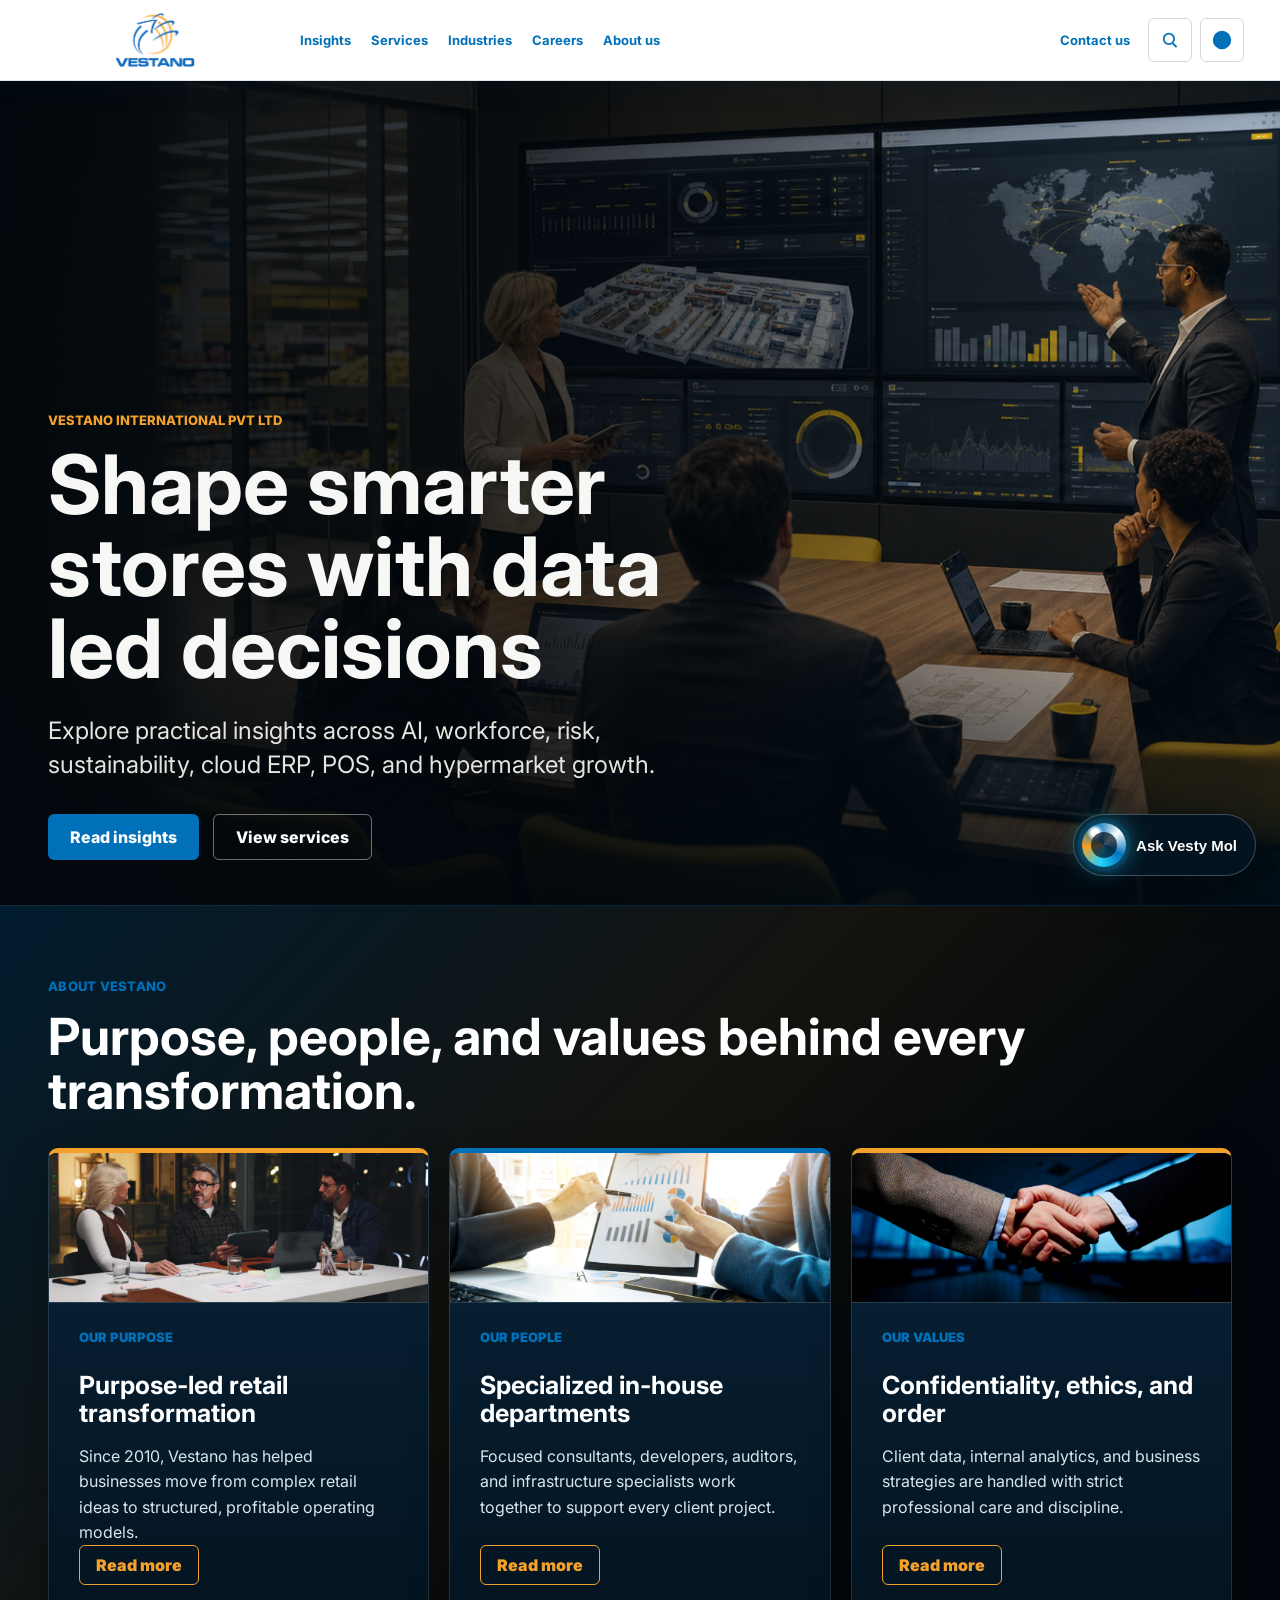
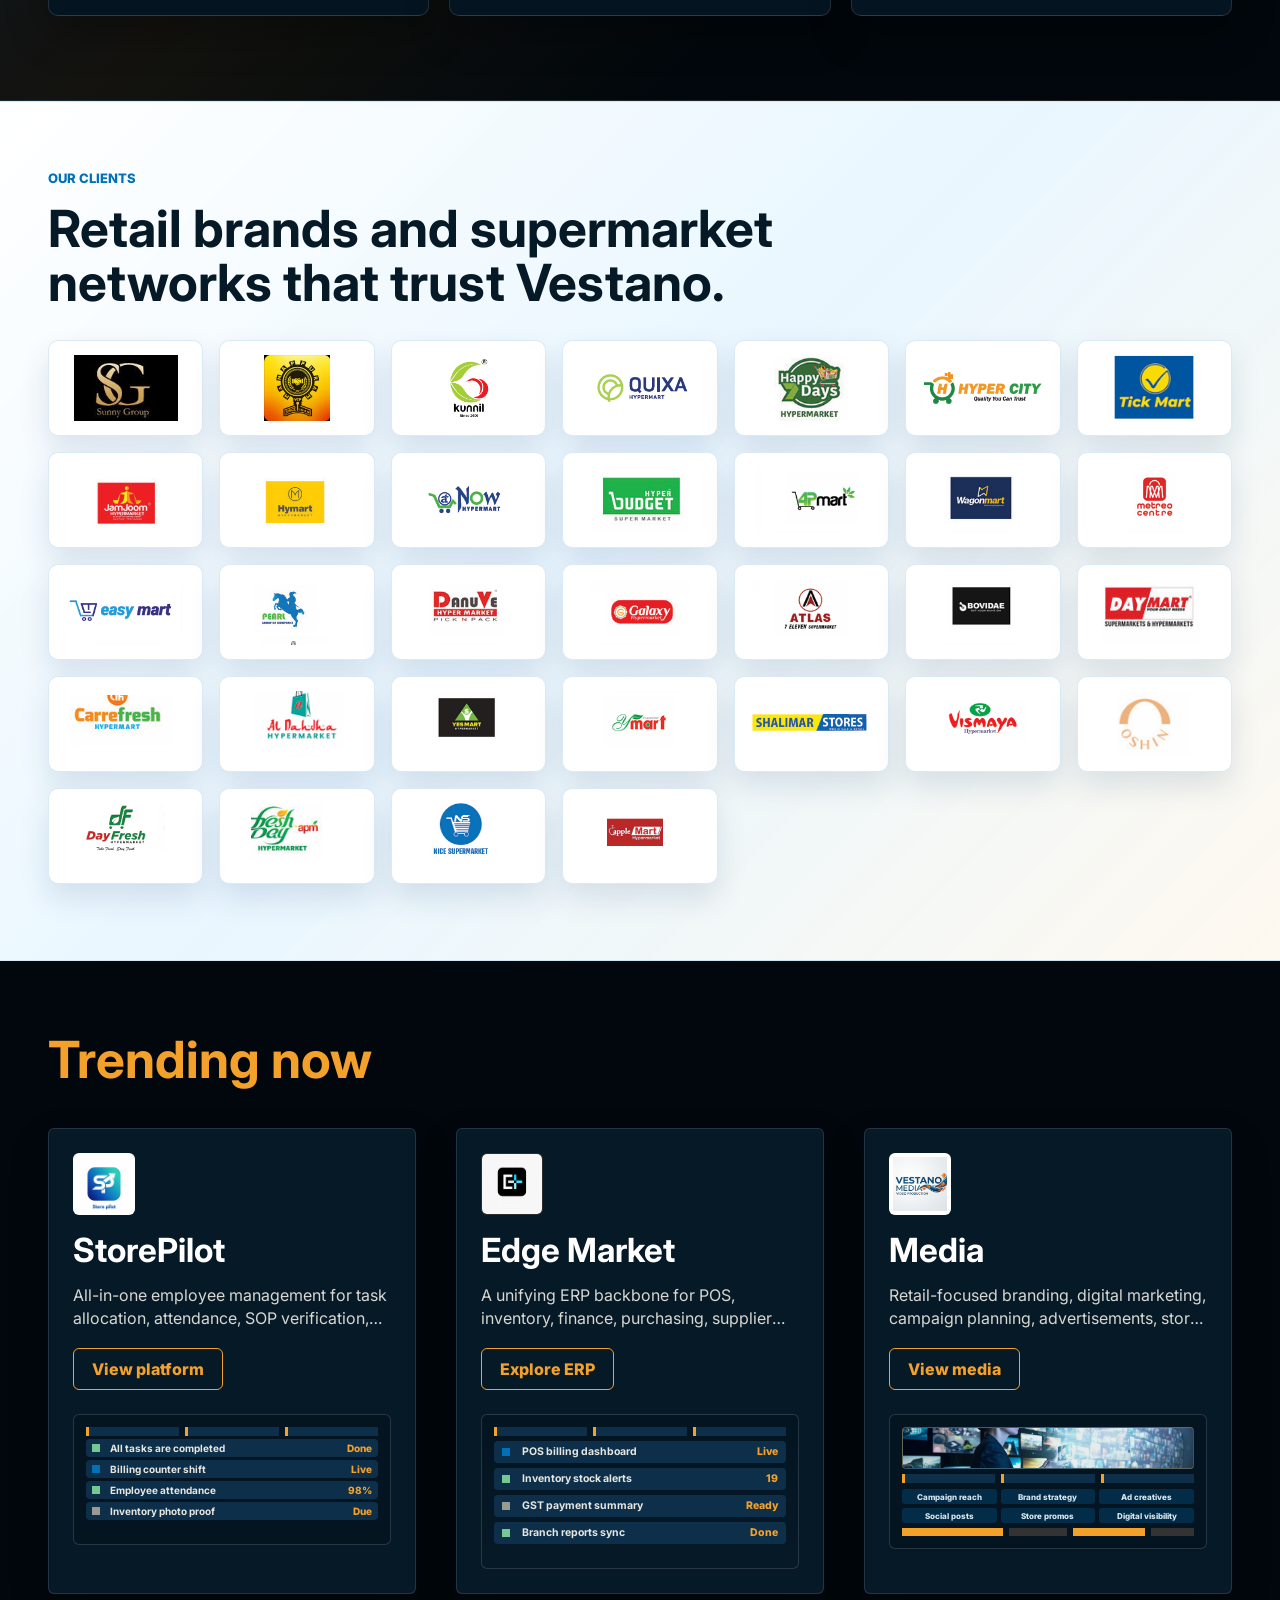
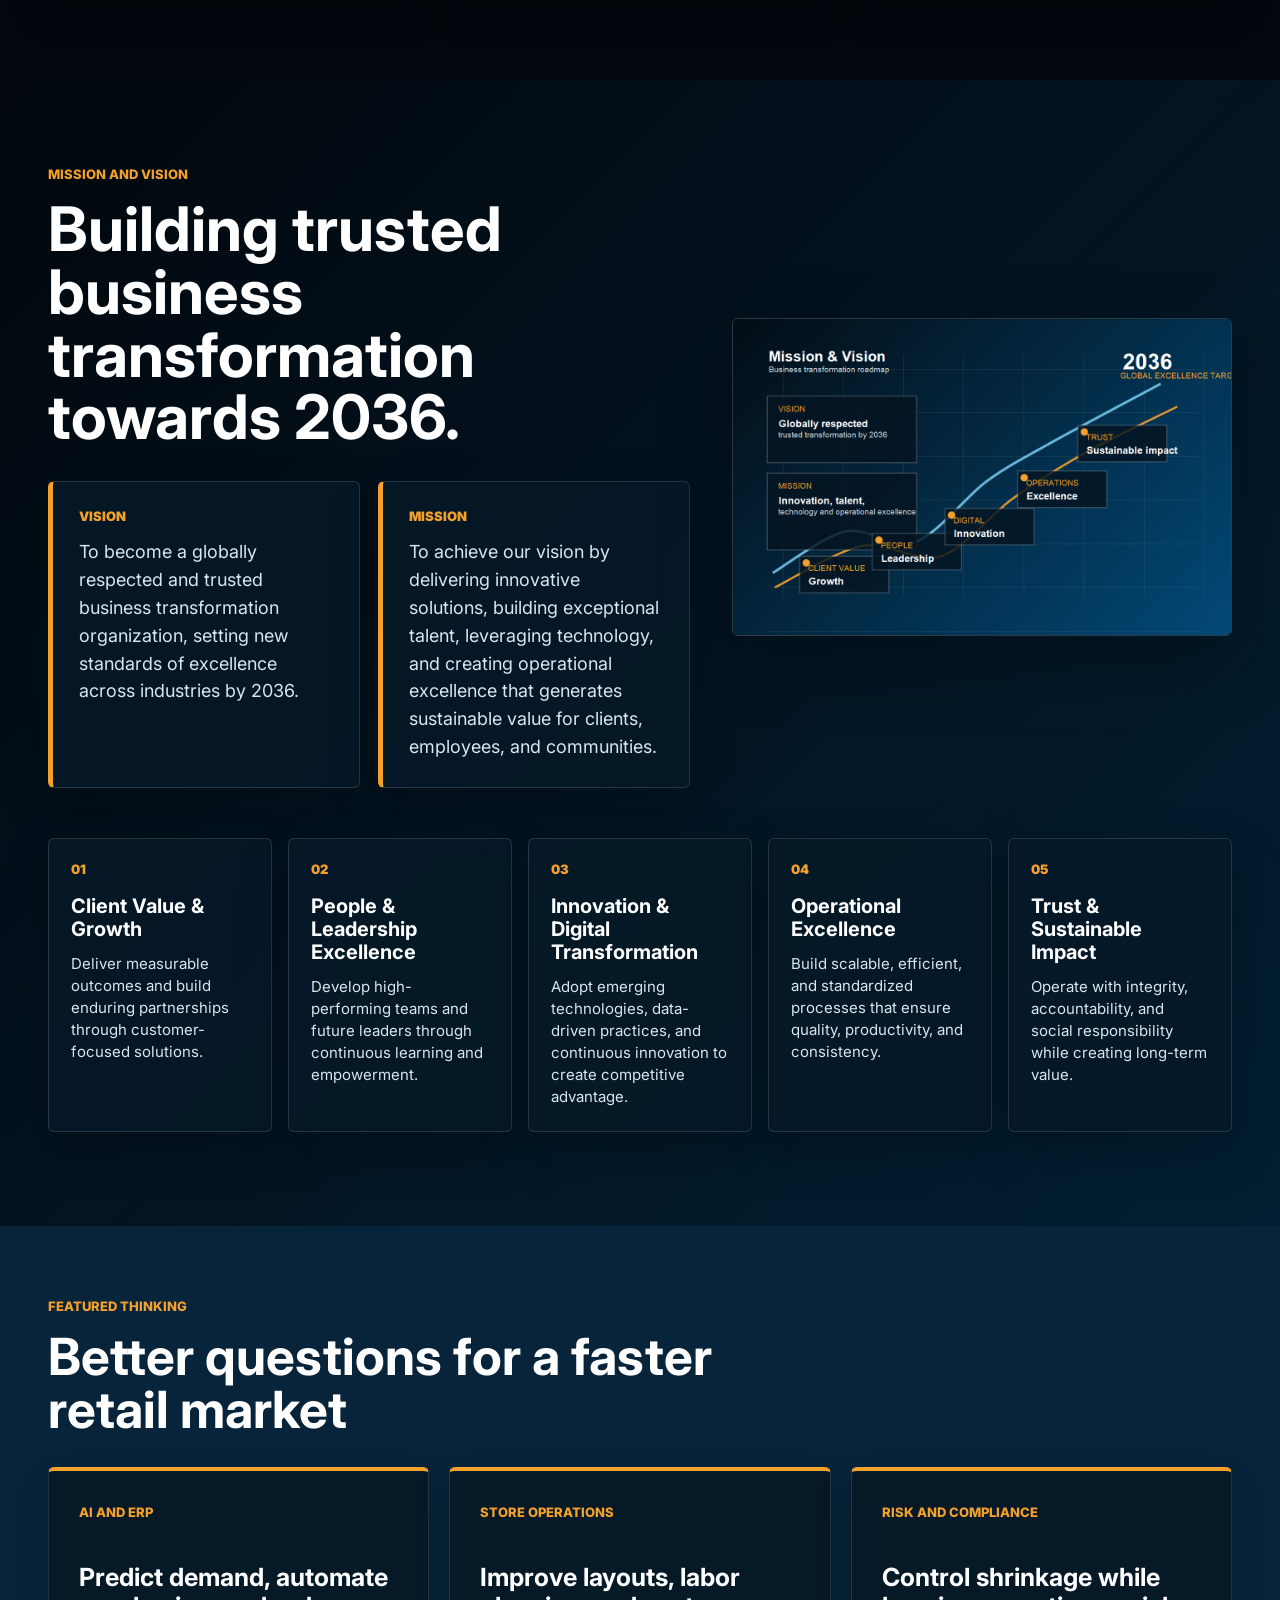
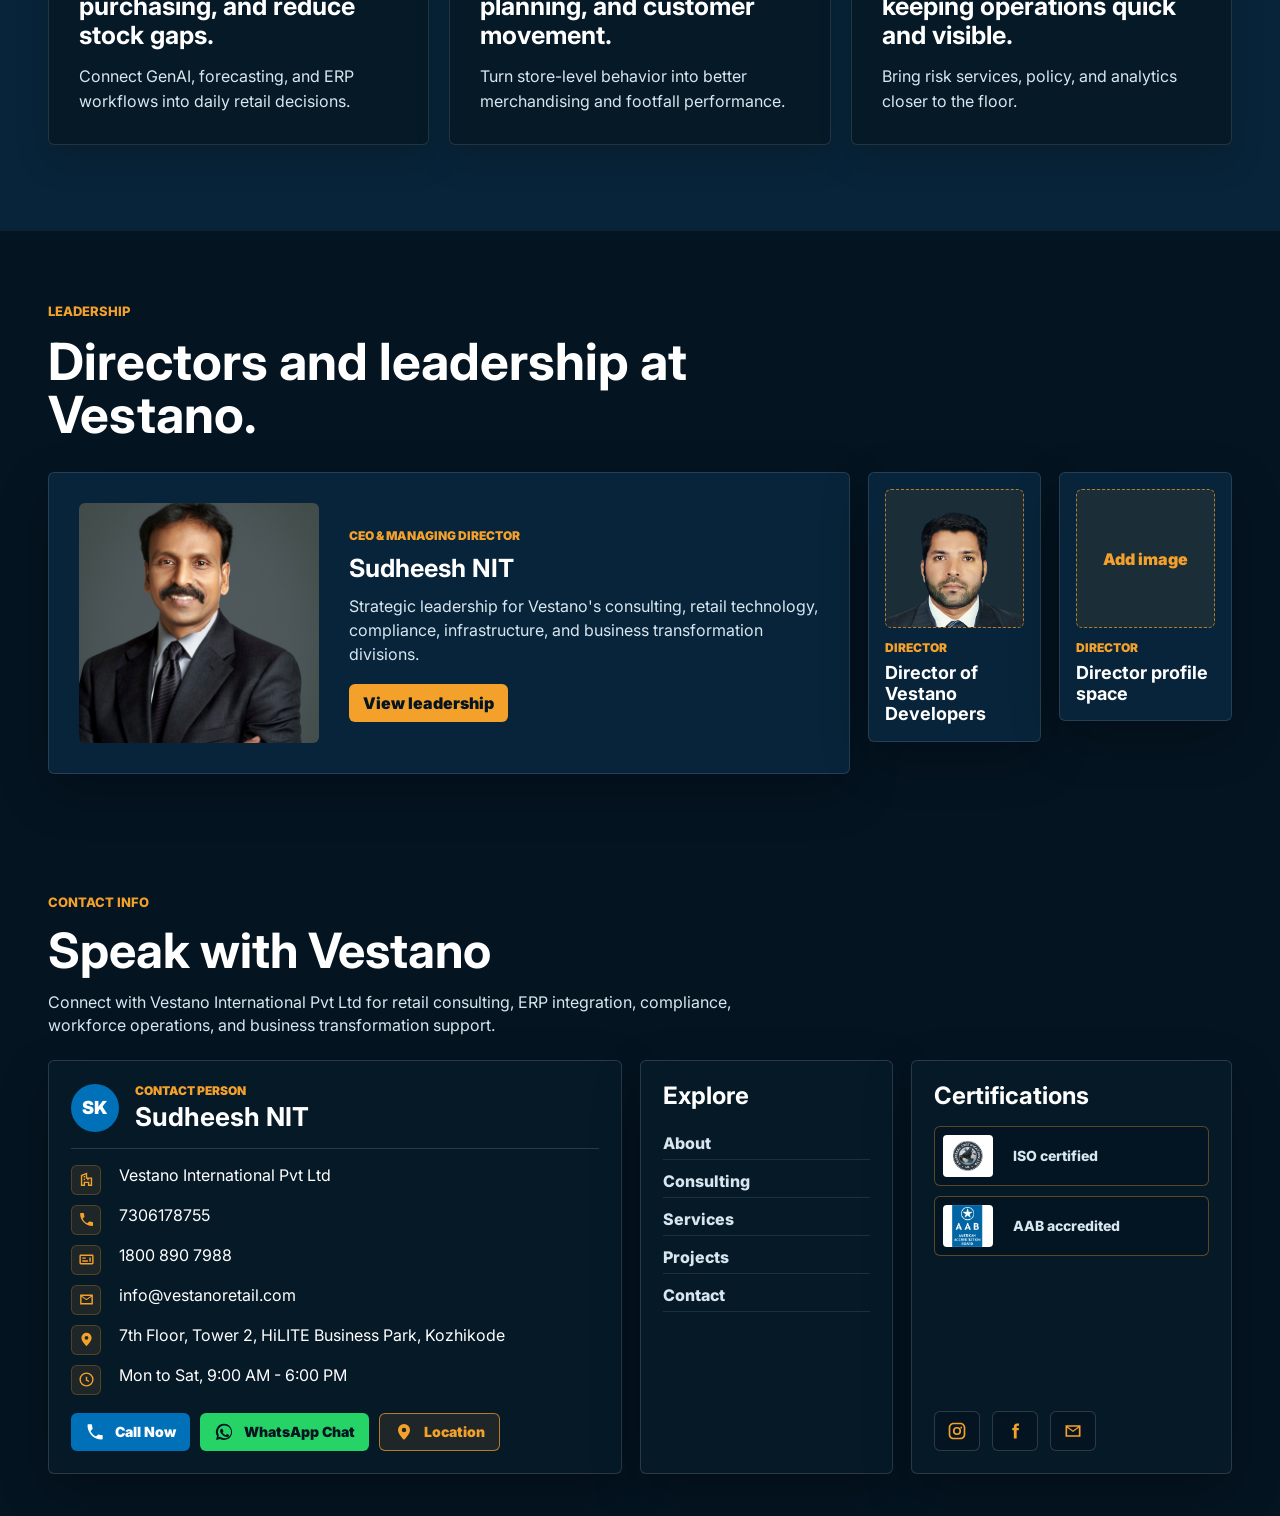
==== commit e7b7bd03: "Add files via upload" ====
--- a/index.html
+++ b/index.html
@@ -485,21 +485,13 @@
               </p>
               <a href="services/storepilot-workforce.html">View platform</a>
             </div>
-            <div class="dashboard-preview workforce-dashboard" aria-label="StorePilot dashboard preview">
-              <div class="dash-top">
-                <span></span>
-                <span></span>
-                <span></span>
-              </div>
+            <div class="dashboard-preview" aria-label="StorePilot task preview">
+              <div class="dash-top"><span></span><span></span><span></span></div>
               <div class="task-row complete"><span></span><strong>All tasks are completed</strong><em>Done</em></div>
               <div class="task-row active"><span></span><strong>Billing counter shift</strong><em>Live</em></div>
+              <div class="task-row complete"><span></span><strong>Employee attendance</strong><em>98%</em></div>
               <div class="task-row"><span></span><strong>Inventory photo proof</strong><em>Due</em></div>
-              <div class="mini-bars">
-                <span style="height: 44%"></span>
-                <span style="height: 76%"></span>
-                <span style="height: 58%"></span>
-                <span style="height: 88%"></span>
-              </div>
+              <div class="mini-bars"><span></span><span></span><span></span><span></span></div>
             </div>
           </article>
 
@@ -515,16 +507,13 @@
               </p>
               <a href="services/edge-market-erp.html">Explore ERP</a>
             </div>
-            <div class="dashboard-preview erp-dashboard" aria-label="Edge Market dashboard preview">
-              <div class="metric-row">
-                <div><span>Sales</span><strong>₹24.8L</strong></div>
-                <div><span>Stock</span><strong>92%</strong></div>
-              </div>
-              <div class="chart-line"></div>
-              <div class="inventory-grid">
-                <span></span><span></span><span></span><span></span>
-                <span></span><span></span><span></span><span></span>
-              </div>
+            <div class="dashboard-preview erp-mini-dashboard" aria-label="Edge Market ERP preview">
+              <div class="dash-top"><span></span><span></span><span></span></div>
+              <div class="erp-status-row active"><span></span><strong>POS billing dashboard</strong><em>Live</em></div>
+              <div class="erp-status-row complete"><span></span><strong>Inventory stock alerts</strong><em>19</em></div>
+              <div class="erp-status-row"><span></span><strong>GST payment summary</strong><em>Ready</em></div>
+              <div class="erp-status-row complete"><span></span><strong>Branch reports sync</strong><em>Done</em></div>
+              <div class="mini-bars"><span></span><span></span><span></span><span></span></div>
             </div>
           </article>
 
@@ -538,15 +527,13 @@
                 Retail-focused branding, digital marketing, campaign planning, advertisements,
                 store promotions, local visibility, and performance communication.
               </p>
-              <a href="#">View media</a>
-            </div>
-            <div class="dashboard-preview media-dashboard" aria-label="Media dashboard preview">
-              <div class="media-frame"></div>
-              <div class="media-stats">
-                <span></span>
-                <span></span>
-                <span></span>
-              </div>
+              <a href="services/vestano-media.html">View media</a>
+            </div>
+            <div class="dashboard-preview" aria-label="Media planning preview">
+              <div class="media-frame">
+                <img src="assets/images/media-card-vr-preview.jpg" alt="Digital media and immersive campaign preview" />
+              </div>
+              <div class="media-stats"><span></span><span></span><span></span></div>
               <div class="media-items">
                 <span>Campaign reach</span>
                 <span>Brand strategy</span>
@@ -555,11 +542,38 @@
                 <span>Store promos</span>
                 <span>Digital visibility</span>
               </div>
-              <div class="timeline">
-                <i></i><i></i><i></i><i></i>
-              </div>
-            </div>
-          </article>
+              <div class="timeline"><i></i><i></i><i></i><i></i></div>
+            </div>
+          </article>
+        </div>
+      </section>
+
+      <section class="mission-vision-band" id="mission-vision">
+        <div class="mission-vision-wrap">
+          <div class="mission-vision-copy">
+            <p class="ey-kicker">Mission and vision</p>
+            <h2>Building trusted business transformation towards 2036.</h2>
+            <div class="mission-vision-cards">
+              <article>
+                <span>Vision</span>
+                <p>To become a globally respected and trusted business transformation organization, setting new standards of excellence across industries by 2036.</p>
+              </article>
+              <article>
+                <span>Mission</span>
+                <p>To achieve our vision by delivering innovative solutions, building exceptional talent, leveraging technology, and creating operational excellence that generates sustainable value for clients, employees, and communities.</p>
+              </article>
+            </div>
+          </div>
+          <figure class="mission-vision-visual">
+            <img src="assets/images/mission-vision-2036.png" alt="Vestano mission and vision 2036 strategic transformation visual" />
+          </figure>
+          <div class="pillar-grid" aria-label="Strategic pillars">
+            <article><span>01</span><h3>Client Value &amp; Growth</h3><p>Deliver measurable outcomes and build enduring partnerships through customer-focused solutions.</p></article>
+            <article><span>02</span><h3>People &amp; Leadership Excellence</h3><p>Develop high-performing teams and future leaders through continuous learning and empowerment.</p></article>
+            <article><span>03</span><h3>Innovation &amp; Digital Transformation</h3><p>Adopt emerging technologies, data-driven practices, and continuous innovation to create competitive advantage.</p></article>
+            <article><span>04</span><h3>Operational Excellence</h3><p>Build scalable, efficient, and standardized processes that ensure quality, productivity, and consistency.</p></article>
+            <article><span>05</span><h3>Trust &amp; Sustainable Impact</h3><p>Operate with integrity, accountability, and social responsibility while creating long-term value.</p></article>
+          </div>
         </div>
       </section>
 
--- a/styles.css
+++ b/styles.css
@@ -557,9 +557,9 @@
 }
 
 .trend-card {
-  display: grid;
-  grid-template-rows: auto 172px;
-  min-height: 430px;
+  display: flex;
+  flex-direction: column;
+  min-height: 330px;
   background: #061927;
   border: 1px solid rgba(255, 255, 255, 0.12);
   border-radius: var(--radius);
@@ -570,6 +570,7 @@
 .trend-copy {
   display: flex;
   flex-direction: column;
+  width: 100%;
   padding: 24px;
 }
 
@@ -660,10 +661,33 @@
 .dashboard-preview {
   margin: 0 24px 24px;
   padding: 12px;
+  min-height: 128px;
   background: #041421;
   border: 1px solid rgba(255, 255, 255, 0.14);
   border-radius: var(--radius);
   overflow: hidden;
+}
+
+.erp-image-preview {
+  display: flex;
+  align-items: center;
+  padding: 0;
+  background: #02101b;
+}
+
+.erp-image-preview img {
+  display: block;
+  width: 100%;
+  height: 100%;
+  min-height: 172px;
+  object-fit: cover;
+  object-position: left top;
+}
+
+.erp-image-preview .metric-row,
+.erp-image-preview .chart-line,
+.erp-image-preview .inventory-grid {
+  display: none;
 }
 
 .dash-top,
@@ -714,6 +738,52 @@
   background: var(--blue);
 }
 
+.erp-mini-dashboard {
+  background: linear-gradient(180deg, #041421 0%, #061927 100%);
+}
+
+.erp-status-row {
+  display: grid;
+  grid-template-columns: 12px minmax(0, 1fr) auto;
+  gap: 8px;
+  align-items: center;
+  margin-top: 5px;
+  padding: 5px 8px;
+  background: #0d2f4a;
+  color: #e7e7e1;
+  font-size: 10.5px;
+  line-height: 1.15;
+  border-radius: 4px;
+}
+
+.erp-status-row span {
+  width: 8px;
+  height: 8px;
+  background: #9a9a92;
+}
+
+.erp-status-row strong {
+  overflow: hidden;
+  text-overflow: ellipsis;
+  white-space: nowrap;
+}
+
+.erp-status-row em {
+  min-width: 34px;
+  text-align: right;
+  color: var(--yellow);
+  font-style: normal;
+  font-weight: 800;
+}
+
+.erp-status-row.complete span {
+  background: var(--green);
+}
+
+.erp-status-row.active span {
+  background: var(--blue);
+}
+
 .mini-bars {
   display: flex;
   align-items: end;
@@ -779,12 +849,22 @@
 }
 
 .media-frame {
-  height: 28px;
+  height: 42px;
+  overflow: hidden;
   background:
     linear-gradient(135deg, rgba(0, 112, 184, 0.26), rgba(244, 161, 44, 0.32)),
     #0d2f4a;
   border: 1px solid rgba(255, 255, 255, 0.12);
   border-radius: 4px;
+}
+
+.media-frame img {
+  display: block;
+  width: 100%;
+  height: 100%;
+  object-fit: cover;
+  object-position: center;
+  opacity: 0.9;
 }
 
 .media-stats {
@@ -828,6 +908,114 @@
 
 .timeline i:nth-child(even) {
   background: #333;
+}
+
+.mission-vision-band {
+  padding: 86px var(--site-pad) 94px;
+  background:
+    linear-gradient(135deg, rgba(1, 7, 12, 0.98), rgba(4, 20, 33, 0.96) 48%, rgba(0, 112, 184, 0.22)),
+    #01070c;
+  color: white;
+}
+
+.mission-vision-wrap {
+  display: grid;
+  grid-template-columns: minmax(0, 1fr) minmax(360px, 0.78fr);
+  gap: 42px;
+  width: min(var(--site-max), calc(100vw - (var(--site-pad) * 2)));
+  max-width: 100%;
+  margin: 0 auto;
+  align-items: center;
+}
+
+.mission-vision-copy .ey-kicker {
+  color: var(--yellow);
+}
+
+.mission-vision-copy h2 {
+  max-width: 720px;
+  margin: 0;
+  font-size: clamp(40px, 4.8vw, 68px);
+  line-height: 1.02;
+}
+
+.mission-vision-cards {
+  display: grid;
+  grid-template-columns: repeat(2, minmax(0, 1fr));
+  gap: 18px;
+  margin-top: 32px;
+}
+
+.mission-vision-cards article,
+.pillar-grid article {
+  background: rgba(6, 25, 39, 0.9);
+  border: 1px solid rgba(255, 255, 255, 0.13);
+  border-radius: var(--radius);
+  box-shadow: var(--soft-shadow);
+}
+
+.mission-vision-cards article {
+  padding: 26px;
+  border-left: 5px solid var(--yellow);
+}
+
+.mission-vision-cards span,
+.pillar-grid span {
+  display: block;
+  color: var(--yellow);
+  font-size: 13px;
+  font-weight: 900;
+  text-transform: uppercase;
+}
+
+.mission-vision-cards p {
+  margin: 14px 0 0;
+  color: #d8e7ef;
+  font-size: 18px;
+  line-height: 1.55;
+}
+
+.mission-vision-visual {
+  max-width: 720px;
+  width: 100%;
+  margin: 0;
+  overflow: hidden;
+  border: 1px solid rgba(255, 255, 255, 0.16);
+  border-radius: var(--radius);
+  box-shadow: 0 24px 70px rgba(0, 0, 0, 0.28);
+}
+
+.mission-vision-visual img {
+  display: block;
+  width: 100%;
+  height: auto;
+}
+
+.pillar-grid {
+  display: grid;
+  grid-column: 1 / -1;
+  grid-template-columns: repeat(5, minmax(0, 1fr));
+  gap: 16px;
+  margin-top: 8px;
+}
+
+.pillar-grid article {
+  min-height: 218px;
+  padding: 22px;
+}
+
+.pillar-grid h3 {
+  margin: 18px 0 12px;
+  color: white;
+  font-size: 20px;
+  line-height: 1.14;
+}
+
+.pillar-grid p {
+  margin: 0;
+  color: #d8e7ef;
+  font-size: 15px;
+  line-height: 1.48;
 }
 
 .section-heading {
@@ -1572,6 +1760,54 @@
   height: auto;
 }
 
+.media-showcase {
+  max-width: 1120px;
+  margin: 38px 0 0;
+  overflow: hidden;
+  background: rgba(255, 255, 255, 0.05);
+  border: 1px solid rgba(255, 255, 255, 0.16);
+  border-radius: var(--radius);
+  box-shadow: var(--soft-shadow);
+}
+
+.media-showcase img {
+  display: block;
+  width: 100%;
+  height: clamp(220px, 28vw, 360px);
+  object-fit: cover;
+  object-position: center;
+}
+
+.erp-showcase {
+  display: grid;
+  grid-template-columns: repeat(2, minmax(0, 1fr));
+  gap: 22px;
+  max-width: 1180px;
+  margin: 38px 0 42px;
+}
+
+.erp-showcase figure {
+  margin: 0;
+  overflow: hidden;
+  background: rgba(255, 255, 255, 0.05);
+  border: 1px solid rgba(255, 255, 255, 0.16);
+  border-radius: var(--radius);
+  box-shadow: var(--soft-shadow);
+}
+
+.erp-showcase img {
+  display: block;
+  width: 100%;
+  height: auto;
+}
+
+.erp-showcase figcaption {
+  padding: 14px 16px 16px;
+  color: #d8e7ef;
+  font-size: 14px;
+  line-height: 1.4;
+}
+
 .leadership-page {
   background: #041421;
   color: white;
@@ -1743,6 +1979,92 @@
 .article-grid p {
   margin: 0;
   color: #d4d4ce;
+  line-height: 1.55;
+}
+
+.article-list-panel {
+  display: grid;
+  grid-template-columns: repeat(2, minmax(0, 1fr));
+  gap: 22px;
+  max-width: 1120px;
+  margin-top: 28px;
+}
+
+.article-list-panel > div {
+  padding: 30px;
+  background: rgba(6, 25, 39, 0.96);
+  border: 1px solid rgba(255, 255, 255, 0.14);
+  border-top: 4px solid var(--yellow);
+  border-radius: var(--radius);
+  box-shadow: var(--soft-shadow);
+}
+
+.article-list-panel h2 {
+  margin: 0 0 18px;
+  color: white;
+  font-size: 26px;
+  line-height: 1.12;
+}
+
+.article-list-panel ul {
+  display: grid;
+  gap: 11px;
+  margin: 0;
+  padding: 0;
+  list-style: none;
+}
+
+.article-list-panel li {
+  position: relative;
+  padding-left: 22px;
+  color: #d8e7ef;
+  line-height: 1.45;
+}
+
+.article-list-panel li::before {
+  content: "";
+  position: absolute;
+  top: 0.66em;
+  left: 0;
+  width: 8px;
+  height: 8px;
+  background: var(--yellow);
+  border-radius: 50%;
+}
+
+.article-result-panel {
+  max-width: 920px;
+  margin: 34px 0 0;
+  padding: 30px;
+  background: rgba(6, 25, 39, 0.96);
+  border: 1px solid rgba(255, 255, 255, 0.14);
+  border-left: 5px solid var(--yellow);
+  border-radius: var(--radius);
+  box-shadow: var(--soft-shadow);
+}
+
+.article-result-panel span {
+  display: block;
+  margin-bottom: 14px;
+  color: var(--yellow);
+  font-size: 13px;
+  font-weight: 800;
+  text-transform: uppercase;
+}
+
+.article-result-panel h2 {
+  max-width: 740px;
+  margin: 0 0 14px;
+  color: white;
+  font-size: clamp(26px, 3vw, 38px);
+  line-height: 1.08;
+}
+
+.article-result-panel p {
+  max-width: 820px;
+  margin: 0;
+  color: #d8e7ef;
+  font-size: 18px;
   line-height: 1.55;
 }
 
@@ -1857,6 +2179,11 @@
     padding-right: 24px;
   }
 
+  .mission-vision-band {
+    padding-left: 24px;
+    padding-right: 24px;
+  }
+
   .clients-band {
     padding-left: 24px;
     padding-right: 24px;
@@ -1905,9 +2232,21 @@
     grid-template-columns: 1fr;
   }
 
+  .mission-vision-wrap,
   .leader-feature,
-  .directors-grid {
+  .directors-grid,
+  .erp-showcase,
+  .article-list-panel {
     grid-template-columns: 1fr;
+  }
+
+  .mission-vision-wrap {
+    gap: 24px;
+    align-items: start;
+  }
+
+  .pillar-grid {
+    grid-template-columns: repeat(2, minmax(0, 1fr));
   }
 
   .trending-grid {
@@ -1958,6 +2297,32 @@
   .clients-grid {
     grid-template-columns: repeat(2, minmax(0, 1fr));
     gap: 12px;
+  }
+
+  .mission-vision-band {
+    padding-top: 58px;
+    padding-bottom: 64px;
+  }
+
+  .mission-vision-copy h2 {
+    font-size: 38px;
+  }
+
+  .mission-vision-cards article,
+  .pillar-grid article {
+    padding: 22px;
+  }
+
+  .mission-vision-cards {
+    grid-template-columns: 1fr;
+  }
+
+  .mission-vision-visual {
+    margin-top: 0;
+  }
+
+  .pillar-grid {
+    grid-template-columns: 1fr;
   }
 
   .client-logo {
